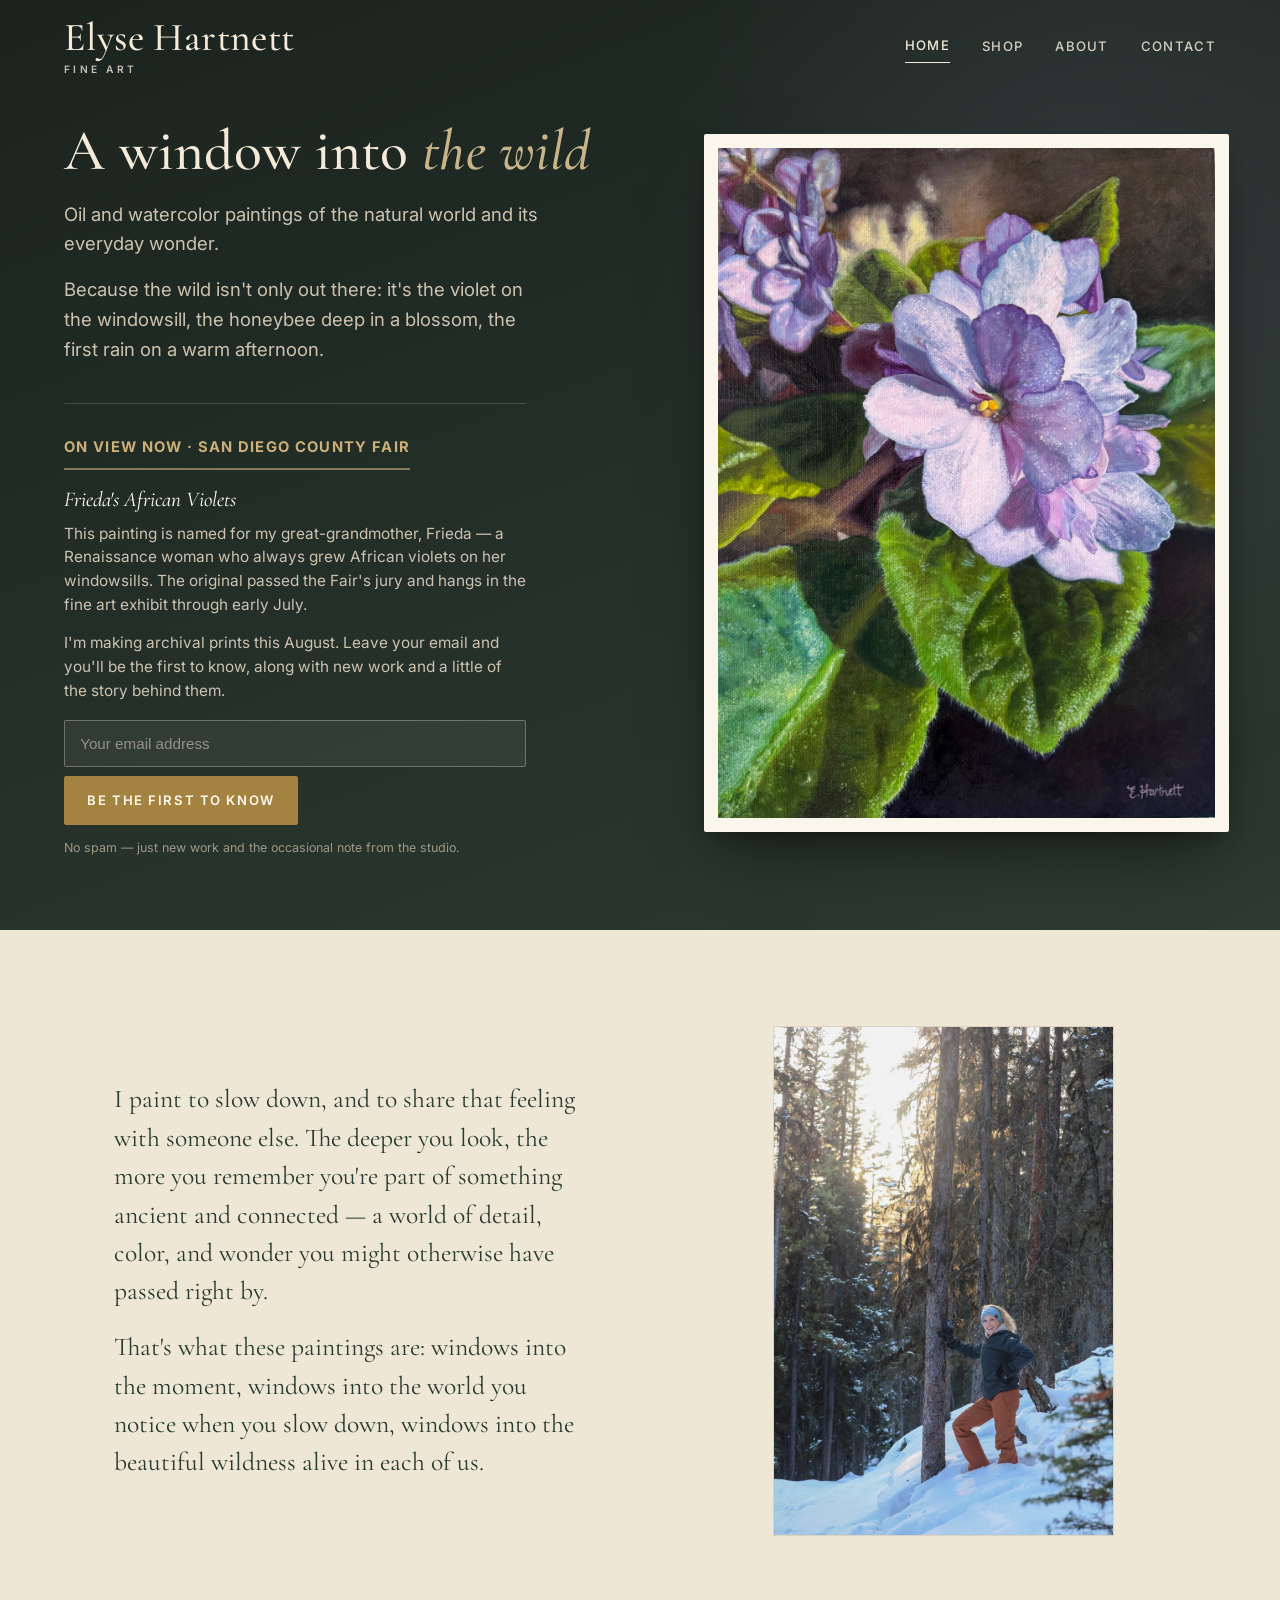
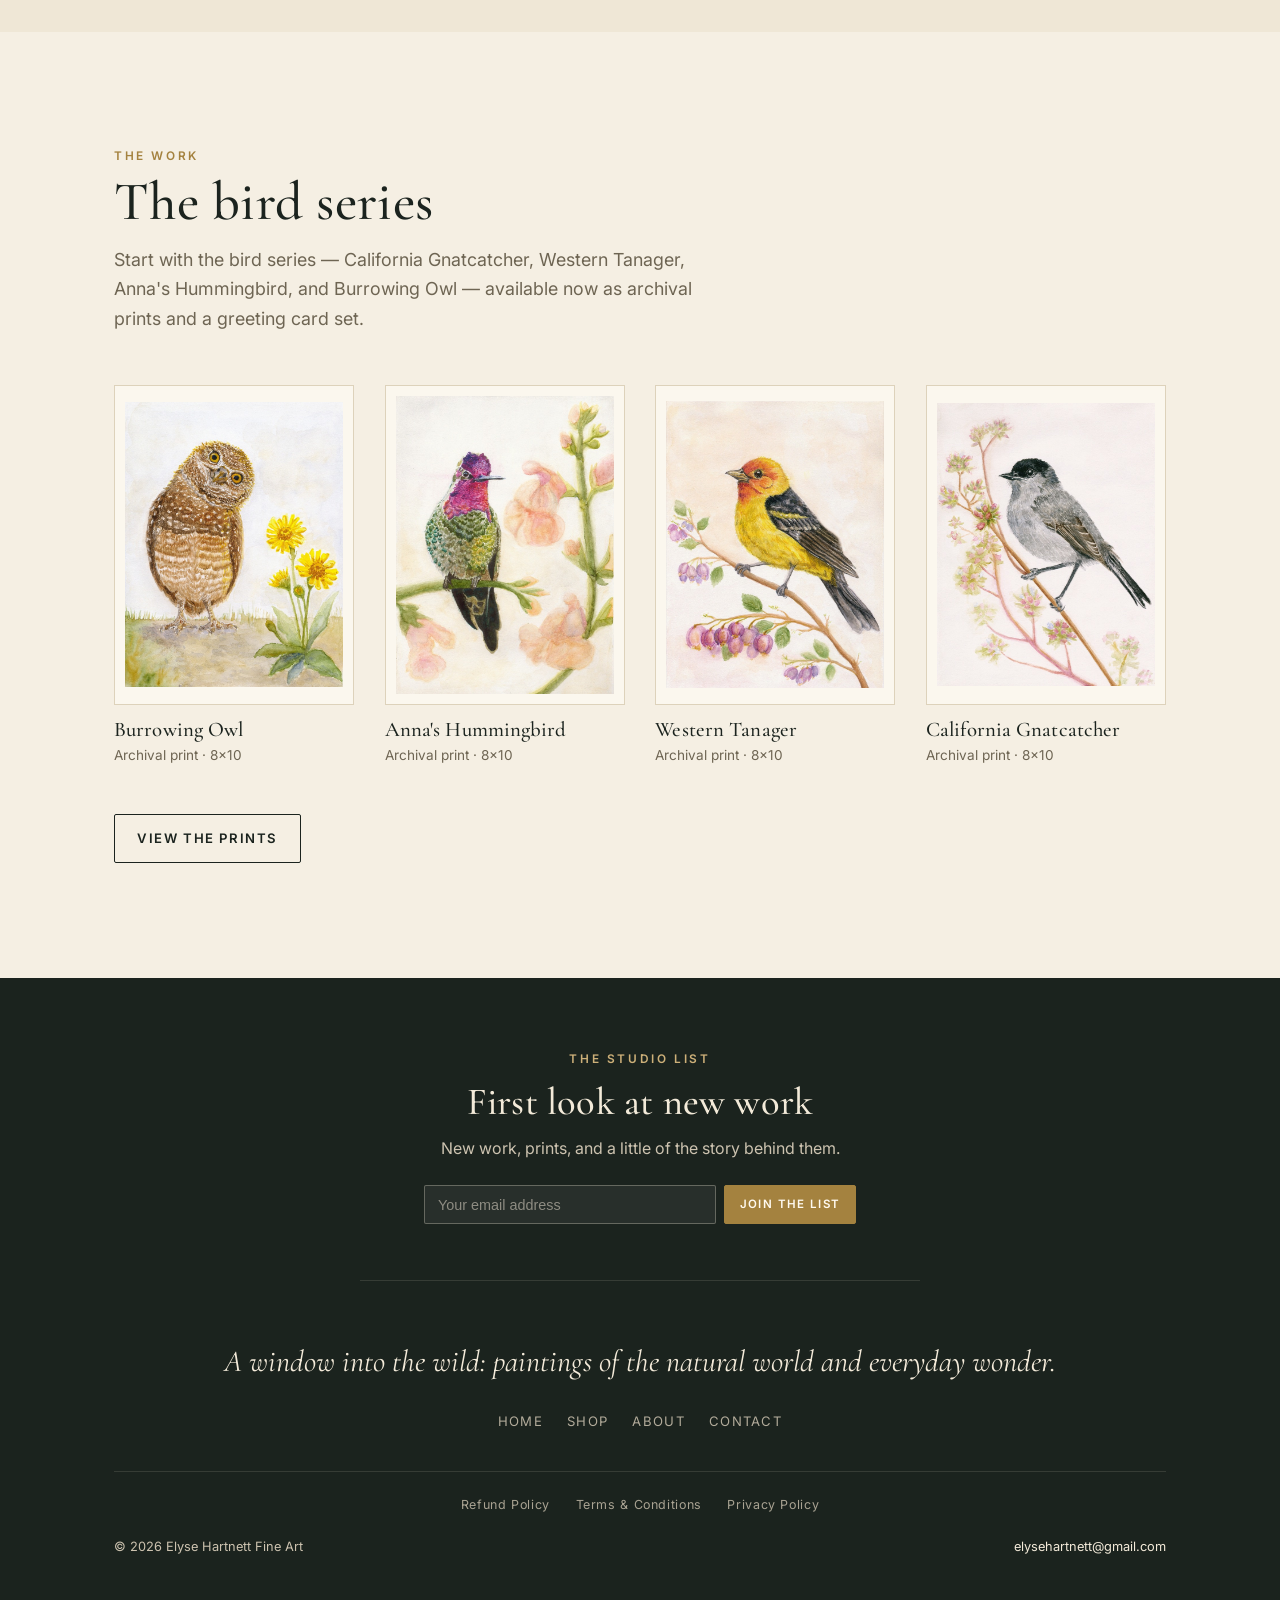
==== index.html @ e238ba77 "Initial commit: current live elysehartnett.com static site Static HTML/CSS/JS site as currently depl" ====
<!DOCTYPE html>
<html lang="en">
<head>
  <meta charset="UTF-8" />
  <meta name="viewport" content="width=device-width, initial-scale=1.0" />
  <title>Elyse Hartnett Fine Art — A Window Into the Wild</title>
  <meta name="description" content="Oil and watercolor paintings of the natural world and everyday wonder, by San Diego artist Elyse Hartnett. Original work and archival fine art prints. A window into the wild." />
  <link rel="canonical" href="https://elysehartnett.com/" />
  <meta name="google-site-verification" content="6oFB3hJkpK4pp3iYgsP-0aZWpsUNG2l7PZHoZZoaMZg" />

  <!-- Open Graph -->
  <meta property="og:type" content="website" />
  <meta property="og:title" content="Elyse Hartnett Fine Art — A Window Into the Wild" />
  <meta property="og:description" content="Oil and watercolor paintings of the natural world and everyday wonder. Original work and archival fine art prints." />
  <meta property="og:image" content="https://elysehartnett.com/assets/img/web/violet.jpg" />
  <meta property="og:url" content="https://elysehartnett.com/" />
  <meta name="twitter:card" content="summary_large_image" />

  <link rel="preconnect" href="https://fonts.googleapis.com" />
  <link rel="preconnect" href="https://fonts.gstatic.com" crossorigin />
  <link href="https://fonts.googleapis.com/css2?family=Cormorant+Garamond:ital,wght@0,400;0,500;0,600;1,400;1,500&family=Inter:wght@400;500;600&display=swap" rel="stylesheet" />
  <link rel="stylesheet" href="assets/css/style.css" />

  <!-- Structured data: tells search engines this site is the artist Elyse Hartnett (same person as her Instagram) -->
  <script type="application/ld+json">
  {
    "@context": "https://schema.org",
    "@type": "Person",
    "name": "Elyse Hartnett",
    "alternateName": "Elyse Hartnett Fine Art",
    "jobTitle": "Artist",
    "description": "San Diego artist creating oil and watercolor paintings of the natural world and everyday wonder.",
    "url": "https://elysehartnett.com",
    "image": "https://elysehartnett.com/assets/img/web/violet.jpg",
    "sameAs": [
      "https://www.instagram.com/elysehartnett/"
    ]
  }
  </script>
</head>
<body>

  <!-- NAV -->
  <header class="nav" id="nav">
    <a class="nav__brand" href="index.html">
      <span class="nav__brand-name">Elyse Hartnett</span>
      <span class="nav__brand-sub">Fine Art</span>
    </a>
    <button class="nav__toggle" id="navToggle" aria-label="Menu" aria-expanded="false"><span></span><span></span><span></span></button>
    <nav class="nav__links" id="navLinks">
      <a href="index.html" class="is-active">Home</a>
      <a href="shop.html">Shop</a>
      <a href="about.html">About</a>
      <a href="contact.html">Contact</a>
    </nav>
  </header>

  <!-- 1 · HERO + EMAIL CAPTURE -->
  <section class="hero">
    <div class="hero__content">
      <h1>A window into <em>the wild</em></h1>
      <p class="hero__sub">Oil and watercolor paintings of the natural world and its everyday wonder.</p>
      <p class="hero__sub hero__sub--2">Because the wild isn't only out there: it's the violet on the windowsill, the honeybee deep in a blossom, the first rain on a warm afternoon.</p>

      <div class="signup" id="signup">
        <p class="eyebrow on-dark signup__eyebrow">On view now · San Diego County Fair</p>
        <p class="signup__label">Frieda's African Violets</p>
        <p class="signup__body">This painting is named for my great-grandmother, Frieda — a Renaissance woman who always grew African violets on her windowsills. The original passed the Fair's jury and hangs in the fine art exhibit through early July.</p>
        <p class="signup__body">I'm making archival prints this August. Leave your email and you'll be the first to know, along with new work and a little of the story behind them.</p>
        <form class="signup__form" name="newsletter" method="POST" data-netlify="true" netlify-honeypot="bot-field" data-confirm="You're on the list. I'll be in touch when the violet prints are ready.">
          <input type="hidden" name="form-name" value="newsletter" />
          <p hidden><label>Don't fill this out: <input name="bot-field" /></label></p>
          <input type="email" name="email" placeholder="Your email address" required aria-label="Your email address" />
          <button class="btn" type="submit">Be the first to know</button>
        </form>
        <p class="signup__note">No spam — just new work and the occasional note from the studio.</p>
      </div>
    </div>

    <div class="hero__media">
      <figure class="hero__frame">
        <img src="assets/img/web/violet.jpg" alt="Frieda's African Violets — an oil painting of pale violet blooms and deep green leaves against a dark ground, by Elyse Hartnett" />
      </figure>
    </div>
  </section>

  <!-- 2 · MISSION + FOREST (side-by-side) -->
  <section class="section mission-row" id="story">
    <div class="wrap mission-row__grid">
      <div class="mission-row__text">
        <p class="mission-row__quote">I paint to slow down, and to share that feeling with someone else. The deeper you look, the more you remember you're part of something ancient and connected — a world of detail, color, and wonder you might otherwise have passed right by.</p>
        <p class="mission-row__quote">That's what these paintings are: windows into the moment, windows into the world you notice when you slow down, windows into the beautiful wildness alive in each of us.</p>
      </div>
      <figure class="mission-row__media">
        <img src="assets/img/web/elyse-forest.jpg" alt="Elyse Hartnett among backlit pines in the snow" loading="lazy" />
      </figure>
    </div>
  </section>

  <!-- 3 · THE BIRD SERIES (ends the page on the buyable work) -->
  <section class="section">
    <div class="wrap">
      <div class="work__head">
        <p class="eyebrow">The Work</p>
        <h2>The bird series</h2>
        <p class="lede">Start with the bird series — California Gnatcatcher, Western Tanager, Anna's Hummingbird, and Burrowing Owl — available now as archival prints and a greeting card set.</p>
      </div>

      <div class="grid-prints">
        <article class="print">
          <a class="print__img" data-lightbox data-images="assets/img/products/burrowing-owl.jpg|assets/img/web/shelf-owl.jpg" href="assets/img/products/burrowing-owl.jpg">
            <img src="assets/img/web/burrowing-owl.jpg" alt="Burrowing Owl watercolor" loading="lazy" />
            <img class="pi-2" src="assets/img/web/shelf-owl.jpg" alt="Burrowing Owl print displayed on a shelf with a succulent" loading="lazy" />
          </a>
          <h3 class="print__name">Burrowing Owl</h3>
          <p class="print__meta">Archival print · 8&times;10</p>
        </article>
        <article class="print">
          <a class="print__img" data-lightbox data-images="assets/img/products/annas-hummingbird.jpg|assets/img/web/shelf-hummingbird.jpg" href="assets/img/products/annas-hummingbird.jpg">
            <img src="assets/img/web/annas-hummingbird.jpg" alt="Anna's Hummingbird watercolor" loading="lazy" />
            <img class="pi-2" src="assets/img/web/shelf-hummingbird.jpg" alt="Anna's Hummingbird print displayed on a shelf with a succulent" loading="lazy" />
          </a>
          <h3 class="print__name">Anna's Hummingbird</h3>
          <p class="print__meta">Archival print · 8&times;10</p>
        </article>
        <article class="print">
          <a class="print__img" data-lightbox data-images="assets/img/products/western-tanager.jpg|assets/img/web/shelf-tanager.jpg" href="assets/img/products/western-tanager.jpg">
            <img src="assets/img/web/western-tanager.jpg" alt="Western Tanager watercolor" loading="lazy" />
            <img class="pi-2" src="assets/img/web/shelf-tanager.jpg" alt="Western Tanager print displayed on a shelf with a succulent" loading="lazy" />
          </a>
          <h3 class="print__name">Western Tanager</h3>
          <p class="print__meta">Archival print · 8&times;10</p>
        </article>
        <article class="print">
          <a class="print__img" data-lightbox data-images="assets/img/products/california-gnatcatcher.jpg|assets/img/web/shelf-gnatcatcher.jpg" href="assets/img/products/california-gnatcatcher.jpg">
            <img src="assets/img/web/california-gnatcatcher.jpg" alt="California Gnatcatcher watercolor" loading="lazy" />
            <img class="pi-2" src="assets/img/web/shelf-gnatcatcher.jpg" alt="California Gnatcatcher print displayed on a shelf with a succulent" loading="lazy" />
          </a>
          <h3 class="print__name">California Gnatcatcher</h3>
          <p class="print__meta">Archival print · 8&times;10</p>
        </article>
      </div>

      <div style="margin-top: clamp(2.2rem,4vw,3rem)">
        <a class="btn btn--ghost" href="shop.html">View the prints</a>
      </div>
    </div>
  </section>

  <!-- 4 · FOOTER -->
  <footer class="footer">
    <div class="wrap">
      <div class="footer__cta">
        <span class="eyebrow on-dark">The studio list</span>
        <h3 class="footer__cta-title">First look at new work</h3>
        <p class="footer__cta-sub">New work, prints, and a little of the story behind them.</p>
        <form class="footer__signup" name="newsletter" method="POST" data-netlify="true" netlify-honeypot="bot-field" data-confirm="You're on the list — thank you.">
          <input type="hidden" name="form-name" value="newsletter" />
          <p hidden><label>Don't fill this out: <input name="bot-field" /></label></p>
          <div class="footer__signup-row">
            <input id="f-email" type="email" name="email" placeholder="Your email address" required aria-label="Your email" />
            <button class="btn" type="submit">Join the list</button>
          </div>
        </form>
      </div>
      <div class="footer__top">
        <p class="footer__brandline">A window into the wild: paintings of the natural world and everyday wonder.</p>
        <nav class="footer__nav">
          <a href="index.html">Home</a>
          <a href="shop.html">Shop</a>
          <a href="about.html">About</a>
          <a href="contact.html">Contact</a>
        </nav>
      </div>
      <div class="footer__legal">
        <a href="refund.html">Refund Policy</a>
        <a href="terms.html">Terms &amp; Conditions</a>
        <a href="privacy.html">Privacy Policy</a>
      </div>
      <div class="footer__bottom">
        <span>&copy; 2026 Elyse Hartnett Fine Art</span>
        <a href="mailto:elysehartnett@gmail.com">elysehartnett@gmail.com</a>
      </div>
    </div>
  </footer>

  <!-- LIGHTBOX -->
  <div class="lightbox" id="lightbox"><button class="lightbox__close" id="lightboxClose" aria-label="Close">&times;</button><img src="" alt="" id="lightboxImg" /><span class="lightbox__hint">Tap the image to see it on a shelf</span></div>

  <script src="assets/js/main.js"></script>
</body>
</html>
---- assets/css/style.css ----
/* =========================================================
   Elyse Hartnett Fine Art — A Window Into the Wild
   Design system: grounded · wild · atmospheric
   Deep forest/charcoal + warm sand/cream + muted gold
   ========================================================= */

:root {
  /* palette */
  --ink:        #1b231e;   /* near-black charcoal-green */
  --forest:     #283a2f;   /* deep forest */
  --moss:       #44563f;   /* mid green */
  --paper:      #f5efe3;   /* warm cream page */
  --paper-2:    #efe7d6;   /* deeper cream */
  --sand:       #e4d7bf;   /* sand */
  --clay:       #bd8460;   /* terracotta */
  --gold:       #a4823f;   /* muted gold accent */
  --gold-deep:  #836636;
  --violet:     #8d7bab;   /* soft echo of the hero painting */
  --cream-text: #f3ead9;   /* text on dark */
  --cream-dim:  #cdc3b0;   /* dim text on dark */
  --muted:      #6e6553;   /* muted text on light */
  --line:       #ddd2bb;   /* hairline on light */

  --maxw: 1180px;
  --gutter: clamp(1.25rem, 5vw, 4rem);

  --serif: "Cormorant Garamond", Georgia, "Times New Roman", serif;
  --sans:  "Inter", system-ui, -apple-system, "Segoe UI", sans-serif;

  --ease: cubic-bezier(.22,.61,.36,1);
}

/* ---------- reset ---------- */
*, *::before, *::after { box-sizing: border-box; }
* { margin: 0; }
html { -webkit-text-size-adjust: 100%; scroll-behavior: smooth; }
body {
  font-family: var(--sans);
  color: var(--ink);
  background: var(--paper);
  line-height: 1.65;
  font-size: 17px;
  -webkit-font-smoothing: antialiased;
  text-rendering: optimizeLegibility;
  overflow-x: hidden;
}
h1, h2, h3 { overflow-wrap: break-word; }
img { display: block; max-width: 100%; height: auto; }
a { color: inherit; text-decoration: none; }
button { font: inherit; cursor: pointer; }

/* ---------- type ---------- */
h1, h2, h3, h4 { font-family: var(--serif); font-weight: 500; line-height: 1.08; letter-spacing: .005em; }
h1 { font-size: clamp(2.9rem, 7vw, 5.4rem); }
h2 { font-size: clamp(2.1rem, 4.6vw, 3.4rem); }
h3 { font-size: clamp(1.4rem, 2.6vw, 1.9rem); }
p  { max-width: 62ch; }

.eyebrow {
  font-family: var(--sans);
  font-size: .74rem;
  font-weight: 600;
  letter-spacing: .22em;
  text-transform: uppercase;
  color: var(--gold);
}
.eyebrow.on-dark { color: #cdb079; }

.lede { font-size: 1.12rem; color: var(--muted); }

/* ---------- layout ---------- */
.wrap { width: 100%; max-width: var(--maxw); margin-inline: auto; padding-inline: var(--gutter); }
.section { padding-block: clamp(4rem, 9vw, 7.5rem); }
.center { text-align: center; }
.center p { margin-inline: auto; }
.stack > * + * { margin-top: 1.1rem; }

/* ---------- buttons ---------- */
.btn {
  display: inline-block;
  background: var(--gold);
  color: #fffaf0;
  padding: .95em 1.7em;
  font-size: .82rem;
  font-weight: 600;
  letter-spacing: .12em;
  text-transform: uppercase;
  border: 1px solid var(--gold);
  border-radius: 2px;
  transition: background .25s var(--ease), color .25s var(--ease), transform .25s var(--ease);
}
.btn:hover { background: var(--gold-deep); border-color: var(--gold-deep); }
.btn--ghost {
  background: transparent;
  color: var(--ink);
  border-color: var(--ink);
}
.btn--ghost:hover { background: var(--ink); color: var(--paper); }
.btn--ghost.on-dark { color: var(--cream-text); border-color: rgba(243,234,217,.5); }
.btn--ghost.on-dark:hover { background: var(--cream-text); color: var(--ink); }

/* ========================================================
   NAV
   ======================================================== */
.nav {
  position: fixed; inset: 0 0 auto 0; z-index: 50;
  display: flex; align-items: center; justify-content: space-between;
  padding: 1.15rem var(--gutter);
  transition: background .35s var(--ease), padding .35s var(--ease), box-shadow .35s var(--ease);
}
.nav__brand { display: inline-flex; flex-direction: column; line-height: 1; color: var(--cream-text); transition: color .35s var(--ease); }
.nav__brand-name { font-family: var(--serif); font-size: clamp(1.95rem, 3.1vw, 2.65rem); font-weight: 500; letter-spacing: .01em; }
.nav__brand-sub { font-family: var(--sans); font-size: .64rem; font-weight: 600; letter-spacing: .32em; text-transform: uppercase; margin-top: .4rem; opacity: .8; }
.nav__links { display: flex; gap: 2rem; align-items: center; }
.nav__links a {
  font-size: .82rem; font-weight: 500; letter-spacing: .1em; text-transform: uppercase;
  color: var(--cream-text); opacity: .85; transition: opacity .2s, color .35s var(--ease);
  padding-block: .3rem;
}
.nav__links a:hover { opacity: 1; }
.nav__links a.is-active { border-bottom: 1px solid currentColor; opacity: 1; }

/* solid state after scrolling past hero */
.nav.is-solid { background: rgba(245,239,227,.96); box-shadow: 0 1px 0 var(--line); padding-block: .85rem; backdrop-filter: blur(6px); }
.nav.is-solid .nav__brand,
.nav.is-solid .nav__links a { color: var(--ink); }

/* pages with a light header from the top */
.nav.nav--light .nav__brand,
.nav.nav--light .nav__links a { color: var(--ink); }

.nav__toggle { display: none; background: none; border: 0; width: 30px; height: 22px; position: relative; }
.nav__toggle span { position:absolute; left:0; right:0; height:2px; background: currentColor; color: var(--cream-text); transition: .3s var(--ease); }
.nav.is-solid .nav__toggle span, .nav.nav--light .nav__toggle span { color: var(--ink); }
.nav__toggle span:nth-child(1){ top:0; }
.nav__toggle span:nth-child(2){ top:10px; }
.nav__toggle span:nth-child(3){ top:20px; }

/* ========================================================
   HERO
   ======================================================== */
.hero {
  background: linear-gradient(160deg, #1b231e 0%, #243029 55%, #2c3a30 100%);
  color: var(--cream-text);
  display: grid;
  grid-template-columns: 1.02fr .98fr;
  min-height: 100vh;
  align-items: center;
}
.hero__content {
  padding: clamp(7rem,12vh,9rem) clamp(1.5rem,4vw,4rem) clamp(3rem,8vh,5rem) var(--gutter);
}
.hero__content h1 { margin: .5rem 0 1.1rem; font-size: clamp(2.5rem, 4.5vw, 3.7rem); }
.hero__content h1 em { font-style: italic; color: #c9b48a; white-space: nowrap; }
.hero__sub { font-size: 1.16rem; color: var(--cream-dim); max-width: 40ch; line-height: 1.6; }
.hero__sub--2 { margin-top: 1rem; }
.hero__sub .fade-ex { color: var(--cream-text); }
.signup__eyebrow { display: inline-block; font-size: clamp(0.92rem, 1.15vw, 1.06rem); font-weight: 700; letter-spacing: .09em; margin-bottom: 1rem; padding-bottom: .5rem; color: #e6c98a; border-bottom: 2px solid rgba(230,201,138,.5); }

.hero__media {
  position: relative;
  align-self: stretch;
  display: flex; align-items: center; justify-content: center;
  padding: clamp(5rem,10vh,7rem) clamp(1.5rem,4vw,4rem) clamp(2rem,6vh,4rem);
  background:
    radial-gradient(120% 90% at 70% 30%, rgba(141,123,171,.16), transparent 60%);
}
.hero__frame {
  background: #faf6ec;
  padding: 14px;
  border-radius: 2px;
  box-shadow: 0 30px 60px -20px rgba(0,0,0,.55), 0 8px 20px -8px rgba(0,0,0,.4);
  max-height: 82vh;
}
.hero__frame img { max-height: calc(82vh - 28px); width: auto; border-radius: 1px; }

/* email capture — the hero action */
.signup {
  margin-top: 2.4rem;
  border-top: 1px solid rgba(243,234,217,.18);
  padding-top: 1.8rem;
  max-width: 42ch;
}
.signup__label { font-family: var(--serif); font-size: 1.32rem; line-height: 1.25; color: #fff; font-style: italic; }
.signup__body { font-size: .96rem; color: var(--cream-dim); margin-top: .6rem; line-height: 1.55; }
.signup__body + .signup__body { margin-top: .9rem; }
.signup__form { display: flex; gap: .6rem; margin-top: 1.1rem; flex-wrap: wrap; }
.signup__form input[type=email] {
  flex: 1 1 14rem;
  background: rgba(255,255,255,.06);
  border: 1px solid rgba(243,234,217,.32);
  border-radius: 2px;
  color: #fff;
  padding: .9em 1em;
  font-size: .95rem;
}
.signup__form input::placeholder { color: rgba(243,234,217,.5); }
.signup__form input:focus { outline: none; border-color: var(--gold); background: rgba(255,255,255,.1); }
.signup__note { font-size: .78rem; color: rgba(205,195,176,.7); margin-top: .8rem; }

/* ========================================================
   MISSION STRIP
   ======================================================== */
.mission { background: var(--paper-2); color: var(--forest); }
.mission .wrap { max-width: 880px; }
.mission p {
  font-family: var(--serif);
  font-size: clamp(1.6rem, 3.2vw, 2.35rem);
  line-height: 1.4;
  color: var(--forest);
  max-width: 28ch;
  margin-inline: auto;
  font-weight: 400;
}

/* ---------- mission + forest row (quiet beat, not a second hero) ---------- */
.mission-row { background: var(--paper-2); padding-block: clamp(3.75rem,7.5vw,6.25rem); }
.mission-row__grid { display: grid; grid-template-columns: 1.1fr .9fr; gap: clamp(2.2rem,5vw,4.25rem); align-items: center; }
.mission-row__quote { font-family: var(--serif); font-size: clamp(1.25rem, 2vw, 1.62rem); line-height: 1.5; color: var(--forest); max-width: 40ch; font-weight: 400; }
.mission-row__quote + .mission-row__quote { margin-top: 1.1rem; }
.mission-row__media { display: flex; justify-content: center; }
.mission-row__media img { max-height: 510px; width: auto; max-width: 100%; border: 1px solid var(--line); }
@media (max-width: 760px) {
  .mission-row__grid { grid-template-columns: 1fr; gap: 2rem; }
  .mission-row__media img { max-height: 420px; }
}

/* utility: hide the honeybee clause on narrow screens (brief Section 6) */
.hide-narrow { display: inline; }
@media (max-width: 600px) { .hide-narrow { display: none; } }

/* ========================================================
   THE WORK / product grids
   ======================================================== */
.work__head { max-width: 56ch; margin-bottom: clamp(2.2rem,4vw,3.2rem); }
.work__head h2 { margin: .4rem 0 .8rem; }

.grid-prints {
  display: grid;
  grid-template-columns: repeat(4, 1fr);
  gap: clamp(1.1rem, 2.4vw, 2rem);
}
.print { display: flex; flex-direction: column; }
.print__img {
  background: #fbf7ee;
  border: 1px solid var(--line);
  padding: 10px;
  aspect-ratio: 3/4;
  display: flex; align-items: center; justify-content: center;
  overflow: hidden;
}
.print__img { position: relative; }
.print__img img { height: 100%; width: 100%; object-fit: contain; transition: transform .5s var(--ease), opacity .35s var(--ease); }
.print__img .pi-2 { position: absolute; inset: 10px; opacity: 0; }
.print:hover .print__img img { transform: scale(1.02); }
.print:hover .print__img .pi-2 { opacity: 1; }
.print__name { font-family: var(--serif); font-size: 1.3rem; margin-top: .9rem; }
.print__meta { font-size: .85rem; color: var(--muted); margin-top: .15rem; }
.print__row { display: flex; align-items: center; justify-content: space-between; margin-top: .9rem; gap: 1rem; }
.print__price { font-size: 1rem; font-weight: 600; letter-spacing: .02em; }
.btn--buy { padding: .7em 1.2em; font-size: .72rem; }

/* the violet "coming soon / join the list" tile */
.tile-soon {
  grid-column: span 2;
  position: relative;
  border: 1px solid var(--line);
  overflow: hidden;
  display: grid; grid-template-columns: 1fr 1fr;
  background: #fbf7ee;
}
.tile-soon__img { overflow: hidden; }
.tile-soon__img img { height: 100%; width: 100%; object-fit: contain; background: #fbf7ee; padding: 8px; }
.tile-soon__body { padding: clamp(1.4rem,2.5vw,2.2rem); display: flex; flex-direction: column; justify-content: center; }
.tile-soon__body .eyebrow { margin-bottom: .6rem; }
.tile-soon__body h3 { margin-bottom: .5rem; }
.tile-soon__body p { font-size: .92rem; color: var(--muted); margin-bottom: 1.2rem; }

/* ========================================================
   ATMOSPHERE band (full-bleed photo divider)
   ======================================================== */
.atmos { position: relative; min-height: 56vh; display: grid; place-items: center; overflow: hidden; }
.atmos img { position: absolute; inset: 0; width: 100%; height: 100%; object-fit: cover; }
.atmos::after { content: ""; position: absolute; inset: 0; background: linear-gradient(180deg, rgba(20,26,22,.25), rgba(20,26,22,.45)); }
.atmos__line { position: relative; z-index: 2; color: #fff; font-family: var(--serif); font-style: italic; font-size: clamp(1.6rem,3.4vw,2.6rem); text-align: center; max-width: 22ch; padding-inline: 1.5rem; text-shadow: 0 2px 24px rgba(0,0,0,.4); }

/* ========================================================
   PAGE HEADER (interior pages)
   ======================================================== */
.pagehead { padding-top: clamp(8rem, 16vh, 11rem); padding-bottom: clamp(2rem,4vw,3rem); }
.pagehead h1 { font-size: clamp(2.4rem,5.5vw,4rem); margin-top: .5rem; }
.pagehead p { margin-top: 1rem; }

/* ========================================================
   ABOUT
   ======================================================== */
.about-grid { display: grid; grid-template-columns: 1fr 1fr; gap: clamp(2rem,5vw,4.5rem); align-items: start; }
.about-figure img { border: 1px solid var(--line); }
.about-figure figcaption { font-size: .82rem; color: var(--muted); margin-top: .7rem; font-style: italic; }
.prose p { margin-bottom: 1.15rem; font-size: 1.06rem; }
.prose p strong { font-weight: 600; }
.prose .pull { font-family: var(--serif); font-size: 1.5rem; line-height: 1.4; color: var(--forest); margin: 1.6rem 0; }

/* ========================================================
   CONTACT
   ======================================================== */
.contact-grid { display: grid; grid-template-columns: 1.1fr .9fr; gap: clamp(2rem,5vw,4rem); align-items: start; }
.field { margin-bottom: 1.1rem; }
.field label { display: block; font-size: .78rem; letter-spacing: .1em; text-transform: uppercase; color: var(--muted); margin-bottom: .4rem; }
.field input, .field textarea {
  width: 100%; background: #fff; border: 1px solid var(--line); border-radius: 2px;
  padding: .85em 1em; font: inherit; color: var(--ink);
}
.field input:focus, .field textarea:focus { outline: none; border-color: var(--gold); }
.contact-detail { margin-bottom: 1.4rem; }
.contact-detail .k { font-size: .76rem; letter-spacing: .12em; text-transform: uppercase; color: var(--gold); }
.contact-detail .v { font-family: var(--serif); font-size: 1.3rem; }

/* ========================================================
   LEGAL PAGES
   ======================================================== */
.legal { max-width: 760px; }
.legal__updated { color: var(--muted); font-size: .9rem; margin-top: .5rem; }
.legal h2 { font-size: clamp(1.25rem,2.3vw,1.6rem); margin: 2.3rem 0 .7rem; }
.legal p { margin-bottom: 1rem; }
.legal ul { margin: 0 0 1.2rem 1.3rem; }
.legal li { margin-bottom: .35rem; }
.legal a { color: var(--gold-deep); border-bottom: 1px solid currentColor; }
.legal a:hover { color: var(--ink); }

/* ========================================================
   FOOTER
   ======================================================== */
.footer { background: var(--ink); color: var(--cream-dim); padding-block: clamp(3rem,6vw,4.5rem); }
.footer__cta { text-align: center; max-width: 560px; margin: 0 auto clamp(2.5rem,5vw,3.5rem); padding-bottom: clamp(2.5rem,5vw,3.5rem); border-bottom: 1px solid rgba(243,234,217,.12); }
.footer__cta .eyebrow { display: block; margin-bottom: .8rem; }
.footer__cta-title { font-family: var(--serif); font-size: clamp(1.75rem,3.2vw,2.4rem); color: var(--cream-text); margin-bottom: .7rem; }
.footer__cta-sub { color: var(--cream-dim); margin: 0 auto 1.5rem; max-width: min(44ch, 100%); font-size: 1rem; }
.footer__cta .footer__signup { margin-top: 0; }
.footer__cta .footer__signup-row { max-width: min(27rem, 100%); margin-inline: auto; }
.footer__top { display: flex; flex-direction: column; align-items: center; text-align: center; gap: 1.5rem; }
.footer__brand { max-width: 32rem; }
.footer__brandline { font-family: var(--serif); font-style: italic; font-size: clamp(1.4rem,2.6vw,1.9rem); color: var(--cream-text); max-width: none; width: 100%; margin-inline: auto; }
.footer__signup { margin-top: 1.7rem; }
.footer__signup-label { display: block; font-family: var(--serif); font-style: italic; font-size: 1.08rem; color: var(--cream-text); margin-bottom: .65rem; }
.footer__signup-row { display: flex; gap: .5rem; max-width: 23rem; }
.footer__signup-row input { flex: 1; background: rgba(255,255,255,.06); border: 1px solid rgba(243,234,217,.3); border-radius: 2px; color: #fff; padding: .72em .9em; font-size: .9rem; }
.footer__signup-row input::placeholder { color: rgba(243,234,217,.5); }
.footer__signup-row input:focus { outline: none; border-color: var(--gold); }
.footer__signup-row .btn { padding: .72em 1.25em; font-size: .72rem; }
.footer__nav { display: flex; gap: 1.5rem; flex-wrap: wrap; justify-content: center; }
.footer__nav a { font-size: .82rem; letter-spacing: .1em; text-transform: uppercase; opacity: .85; }
.footer__nav a:hover { opacity: 1; color: var(--cream-text); }
.footer__legal { display: flex; gap: 1.6rem; flex-wrap: wrap; justify-content: center; margin-top: 2.4rem; padding-top: 1.4rem; border-top: 1px solid rgba(243,234,217,.12); }
.footer__legal a { font-size: .78rem; letter-spacing: .05em; opacity: .8; }
.footer__legal a:hover { opacity: 1; color: var(--cream-text); }
.footer__bottom { margin-top: 1.3rem; display: flex; justify-content: space-between; gap: 1rem; flex-wrap: wrap; font-size: .8rem; }
.footer__bottom a { color: var(--cream-text); }

/* ========================================================
   LIGHTBOX
   ======================================================== */
.lightbox { position: fixed; inset: 0; z-index: 100; background: rgba(15,19,16,.92); display: none; align-items: center; justify-content: center; padding: 5vh 4vw; }
.lightbox.open { display: flex; }
.lightbox img { max-width: 100%; max-height: 90vh; box-shadow: 0 20px 60px rgba(0,0,0,.6); }
.lightbox.has-more img { cursor: pointer; }
.lightbox__hint { display: none; position: absolute; bottom: 1.3rem; left: 0; right: 0; text-align: center; color: rgba(243,234,217,.85); font-size: .78rem; letter-spacing: .1em; text-transform: uppercase; }
.lightbox.has-more .lightbox__hint { display: block; }
.lightbox__close { position: absolute; top: 1.4rem; right: 1.8rem; color: #fff; font-size: 2rem; background: none; border: 0; line-height: 1; }

/* ========================================================
   RESPONSIVE
   ======================================================== */
@media (max-width: 900px) {
  .nav__links { display: none; position: fixed; inset: 0 0 auto 0; flex-direction: column; gap: 0; background: var(--ink); padding: 5.2rem var(--gutter) 2rem; }
  .nav__links.open { display: flex; }
  .nav__links a { color: var(--cream-text); padding: 1rem 0; border-bottom: 1px solid rgba(243,234,217,.12); width: 100%; font-size: .95rem; }
  /* keep mobile dropdown links visible on light/solid interior navs (dropdown is dark) */
  .nav.nav--light .nav__links a, .nav.is-solid .nav__links a { color: var(--cream-text); }
  .nav__toggle { display: block; z-index: 60; }

  .hero { grid-template-columns: 1fr; min-height: auto; }
  .hero__media { order: -1; padding: 5.8rem var(--gutter) 0; }
  .hero__frame { max-height: none; max-width: min(78%, 340px); padding: 10px; }
  .hero__frame img { max-height: none; width: 100%; }
  .hero__content { padding: 2.5rem var(--gutter) 3.5rem; }
  .hero__content h1 { font-size: clamp(2rem, 8vw, 3rem); }
  .hero__sub { max-width: none; }
  .signup { max-width: none; }

  .grid-prints { grid-template-columns: repeat(2, 1fr); }
  .tile-soon { grid-column: span 2; }
  .about-grid, .contact-grid { grid-template-columns: 1fr; }
  .about-figure { max-width: 26rem; order: -1; margin-inline: auto; }
  .footer__top { flex-direction: column; }
}

@media (max-width: 540px) {
  body { font-size: 16px; }
  .grid-prints { grid-template-columns: 1fr; }
  .tile-soon { grid-template-columns: 1fr; grid-column: auto; }
  .tile-soon__img { aspect-ratio: 4/3; }
  .hero__frame { max-width: min(82%, 300px); }
}

@media (prefers-reduced-motion: reduce) {
  * { scroll-behavior: auto; transition: none !important; }
}
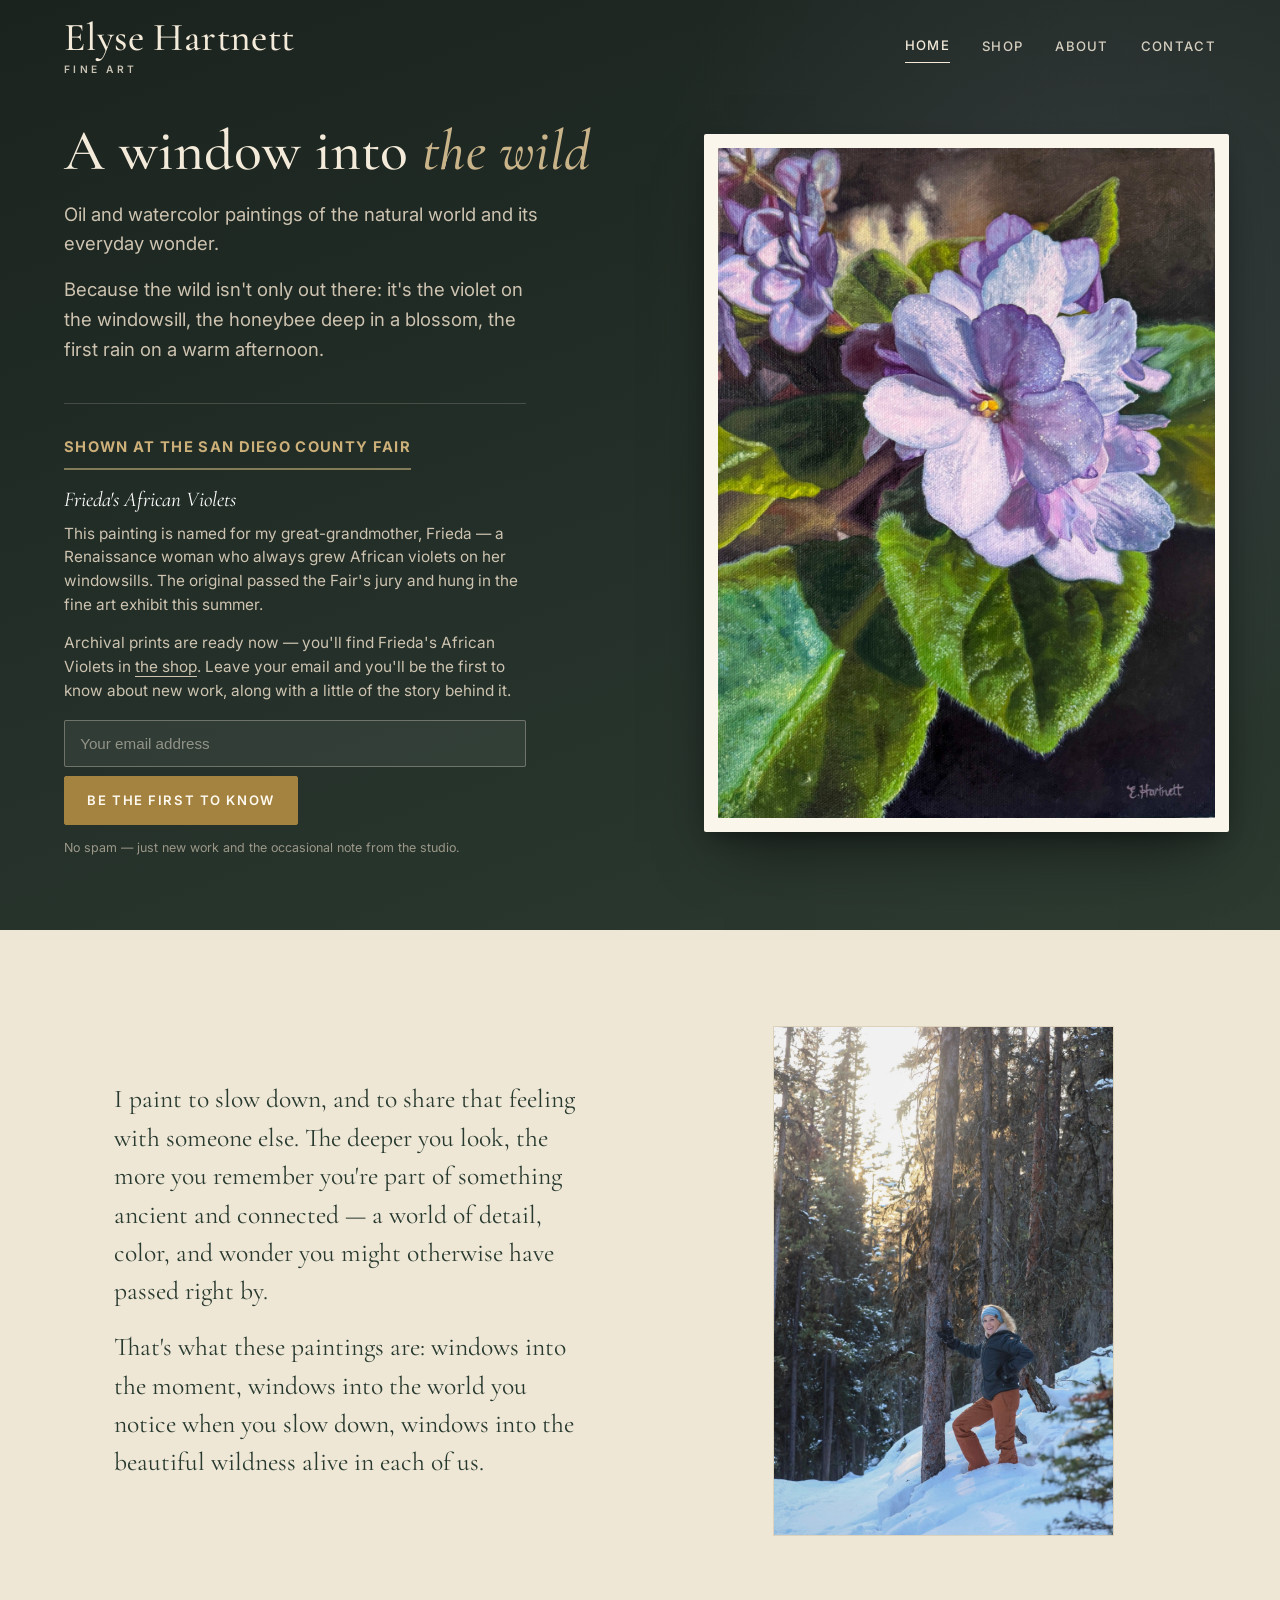
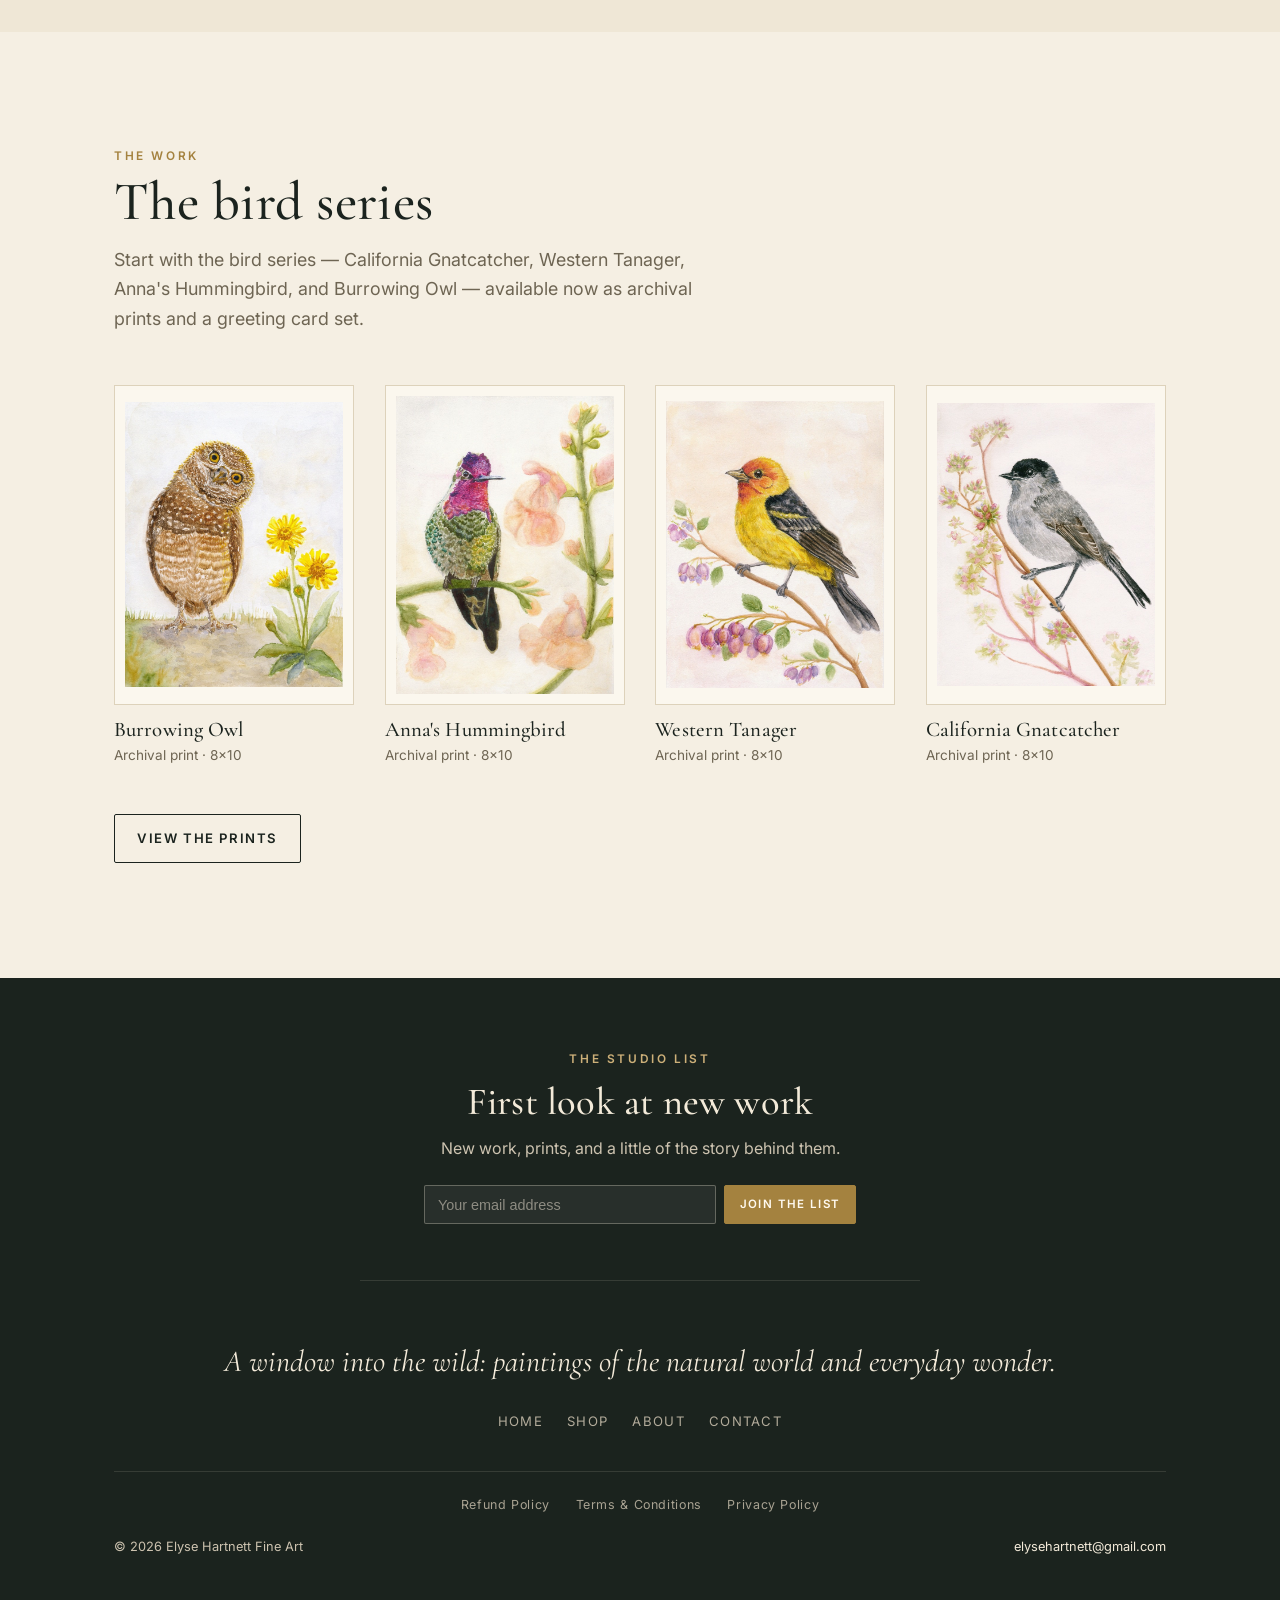
==== commit 727452cf: "Build multi-item cart + Stripe Checkout function; rebuild shop from catalog - netlify/functions/crea" ====
--- a/index.html
+++ b/index.html
@@ -63,11 +63,11 @@
       <p class="hero__sub hero__sub--2">Because the wild isn't only out there: it's the violet on the windowsill, the honeybee deep in a blossom, the first rain on a warm afternoon.</p>
 
       <div class="signup" id="signup">
-        <p class="eyebrow on-dark signup__eyebrow">On view now · San Diego County Fair</p>
+        <p class="eyebrow on-dark signup__eyebrow">Shown at the San Diego County Fair</p>
         <p class="signup__label">Frieda's African Violets</p>
-        <p class="signup__body">This painting is named for my great-grandmother, Frieda — a Renaissance woman who always grew African violets on her windowsills. The original passed the Fair's jury and hangs in the fine art exhibit through early July.</p>
-        <p class="signup__body">I'm making archival prints this August. Leave your email and you'll be the first to know, along with new work and a little of the story behind them.</p>
-        <form class="signup__form" name="newsletter" method="POST" data-netlify="true" netlify-honeypot="bot-field" data-confirm="You're on the list. I'll be in touch when the violet prints are ready.">
+        <p class="signup__body">This painting is named for my great-grandmother, Frieda — a Renaissance woman who always grew African violets on her windowsills. The original passed the Fair's jury and hung in the fine art exhibit this summer.</p>
+        <p class="signup__body">Archival prints are ready now — you'll find Frieda's African Violets in <a href="shop.html" style="border-bottom:1px solid currentColor">the shop</a>. Leave your email and you'll be the first to know about new work, along with a little of the story behind it.</p>
+        <form class="signup__form" name="newsletter" method="POST" data-netlify="true" netlify-honeypot="bot-field" data-confirm="You're on the list. I'll be in touch with new work and the occasional note from the studio.">
           <input type="hidden" name="form-name" value="newsletter" />
           <p hidden><label>Don't fill this out: <input name="bot-field" /></label></p>
           <input type="email" name="email" placeholder="Your email address" required aria-label="Your email address" />
--- a/assets/css/style.css
+++ b/assets/css/style.css
@@ -406,3 +406,98 @@
 @media (prefers-reduced-motion: reduce) {
   * { scroll-behavior: auto; transition: none !important; }
 }
+
+/* ========================================================
+   SHOP + CART (catalog-driven)
+   ======================================================== */
+.shop-group + .shop-group { margin-top: clamp(3rem, 6vw, 5rem); }
+.shop-group__head { max-width: 60ch; margin-bottom: clamp(1.4rem, 3vw, 2.3rem); }
+.shop-group__head h2 { font-size: clamp(1.7rem, 3.4vw, 2.5rem); }
+.shop-group__head p { color: var(--muted); margin-top: .4rem; font-size: 1rem; }
+
+/* product card (reuses .print / .grid-prints) */
+.print__img { width: 100%; }
+.print__short { font-size: .9rem; color: var(--muted); margin-top: .5rem; line-height: 1.5; flex: 1 1 auto; }
+
+/* banner after returning from Stripe */
+.shop-banner { margin-bottom: 2rem; padding: 1rem 1.2rem; border: 1px solid var(--line); border-left: 3px solid var(--gold); background: #fbf7ee; font-size: .98rem; border-radius: 2px; }
+.shop-banner.is-success { border-left-color: #4f7a52; }
+.shop-error { color: var(--muted); }
+
+/* quantity stepper */
+.qty { display: inline-flex; align-items: center; border: 1px solid var(--line); border-radius: 2px; background: #fff; }
+.qty__btn { width: 2.1rem; height: 2.1rem; display: grid; place-items: center; background: none; border: 0; color: var(--ink); font-size: 1.05rem; line-height: 1; }
+.qty__btn:hover { color: var(--gold-deep); }
+.qty__n { min-width: 2rem; text-align: center; font-size: .95rem; font-variant-numeric: tabular-nums; }
+
+/* floating cart button */
+.cart-fab { position: fixed; right: clamp(1rem, 3vw, 2rem); bottom: clamp(1rem, 3vw, 2rem); z-index: 80;
+  display: inline-flex; align-items: center; gap: .55rem; background: var(--ink); color: var(--cream-text);
+  border: 1px solid rgba(243,234,217,.2); border-radius: 999px; padding: .7rem 1.15rem; font-size: .8rem;
+  letter-spacing: .1em; text-transform: uppercase; box-shadow: 0 12px 30px -12px rgba(0,0,0,.5); }
+.cart-fab:hover { background: var(--forest); }
+.cart-fab svg { width: 18px; height: 18px; }
+.cart-fab__count { display: inline-grid; place-items: center; min-width: 1.35rem; height: 1.35rem; padding: 0 .35rem;
+  background: var(--gold); color: #fffaf0; border-radius: 999px; font-size: .72rem; font-weight: 700; letter-spacing: 0; }
+.cart-fab__count.is-empty { background: rgba(243,234,217,.25); color: var(--cream-text); }
+
+/* cart drawer */
+.cart[hidden], .pmodal[hidden] { display: none; }
+.cart { position: fixed; inset: 0; z-index: 110; }
+.cart__overlay { position: absolute; inset: 0; background: rgba(15,19,16,.5); }
+.cart__panel { position: absolute; top: 0; right: 0; height: 100%; width: min(30rem, 100%); background: var(--paper);
+  display: flex; flex-direction: column; box-shadow: -20px 0 50px -20px rgba(0,0,0,.5); animation: slideIn .3s var(--ease); }
+@keyframes slideIn { from { transform: translateX(100%); } to { transform: translateX(0); } }
+.cart__head { display: flex; align-items: center; justify-content: space-between; padding: 1.3rem 1.4rem; border-bottom: 1px solid var(--line); }
+.cart__head h2 { font-size: 1.5rem; }
+.cart__close { background: none; border: 0; font-size: 1.7rem; line-height: 1; color: var(--muted); }
+.cart__items { flex: 1 1 auto; overflow-y: auto; padding: 1rem 1.4rem; }
+.cart__empty { color: var(--muted); padding: 2rem 0; text-align: center; }
+.citem { display: grid; grid-template-columns: 64px 1fr auto; gap: .9rem; padding: 1rem 0; border-bottom: 1px solid var(--line); }
+.citem__img { width: 64px; height: 64px; object-fit: cover; border: 1px solid var(--line); background: #fbf7ee; }
+.citem__name { font-family: var(--serif); font-size: 1.12rem; }
+.citem__meta { font-size: .82rem; color: var(--muted); margin: .1rem 0 .5rem; }
+.citem__end { text-align: right; display: flex; flex-direction: column; justify-content: space-between; align-items: flex-end; }
+.citem__line { font-weight: 600; font-size: .95rem; }
+.citem__remove { background: none; border: 0; color: var(--muted); font-size: .78rem; text-decoration: underline; text-underline-offset: 2px; }
+.citem__remove:hover { color: var(--clay); }
+.cart__foot { border-top: 1px solid var(--line); padding: 1.2rem 1.4rem calc(1.2rem + env(safe-area-inset-bottom)); background: var(--paper-2); }
+.cart__nudge { font-size: .86rem; color: var(--gold-deep); margin-bottom: .9rem; }
+.cart__nudge.is-free { color: #4f7a52; }
+.cart__line { display: flex; justify-content: space-between; font-size: .95rem; padding: .2rem 0; }
+.cart__line--total { border-top: 1px solid var(--line); margin-top: .5rem; padding-top: .6rem; font-weight: 600; font-size: 1.05rem; }
+.cart__checkout { width: 100%; margin-top: 1rem; text-align: center; }
+.cart__checkout[disabled] { opacity: .7; cursor: default; }
+.cart__fine { font-size: .74rem; color: var(--muted); margin-top: .7rem; text-align: center; }
+.cart__msg { color: var(--clay); font-size: .85rem; margin-top: .6rem; text-align: center; }
+.cart__msg:empty { display: none; }
+
+/* product modal */
+.pmodal { position: fixed; inset: 0; z-index: 120; display: flex; align-items: center; justify-content: center; padding: 4vh 4vw; }
+.pmodal__overlay { position: absolute; inset: 0; background: rgba(15,19,16,.6); }
+.pmodal__panel { position: relative; background: var(--paper); max-width: 62rem; width: 100%; max-height: 92vh; border-radius: 2px; box-shadow: 0 30px 70px -20px rgba(0,0,0,.6); }
+.pmodal__close { position: absolute; top: .8rem; right: 1rem; z-index: 2; background: rgba(255,255,255,.85); border: 1px solid var(--line); width: 2.2rem; height: 2.2rem; border-radius: 999px; font-size: 1.4rem; line-height: 1; color: var(--ink); }
+#pmodalBody { display: grid; grid-template-columns: 1fr 1fr; max-height: 92vh; }
+.pmodal__media { background: #fbf7ee; padding: clamp(1rem,2vw,1.6rem); display: flex; flex-direction: column; gap: .8rem; overflow-y: auto; }
+.pmodal__img { display: none; width: 100%; object-fit: contain; max-height: 62vh; margin: auto; }
+.pmodal__img.is-active { display: block; }
+.pmodal__thumbs { display: flex; gap: .6rem; justify-content: center; }
+.pmodal__thumb { width: 58px; height: 58px; border: 1px solid var(--line); background: #fff; padding: 3px; opacity: .6; }
+.pmodal__thumb.is-active { opacity: 1; border-color: var(--gold); }
+.pmodal__thumb img { width: 100%; height: 100%; object-fit: cover; }
+.pmodal__info { padding: clamp(1.4rem,3vw,2.4rem); overflow-y: auto; }
+.pmodal__info h2 { font-size: clamp(1.6rem,3vw,2.2rem); margin: .3rem 0 .4rem; }
+.pmodal__price { font-size: 1.25rem; font-weight: 600; margin-bottom: 1.2rem; }
+.pmodal__desc p { font-size: 1rem; color: var(--ink); margin-bottom: .9rem; max-width: none; }
+.pmodal__specs { list-style: none; margin: 1.2rem 0 0; padding-top: 1.2rem; border-top: 1px solid var(--line); }
+.pmodal__specs li { font-size: .9rem; color: var(--muted); padding-left: 1.1rem; position: relative; margin-bottom: .4rem; }
+.pmodal__specs li::before { content: "—"; position: absolute; left: 0; color: var(--gold); }
+.pmodal__buy { display: flex; align-items: center; gap: 1rem; margin-top: 1.4rem; flex-wrap: wrap; }
+
+body.noscroll { overflow: hidden; }
+
+@media (max-width: 760px) {
+  #pmodalBody { grid-template-columns: 1fr; overflow-y: auto; }
+  .pmodal__media { max-height: 46vh; }
+  .pmodal__img { max-height: 42vh; }
+}
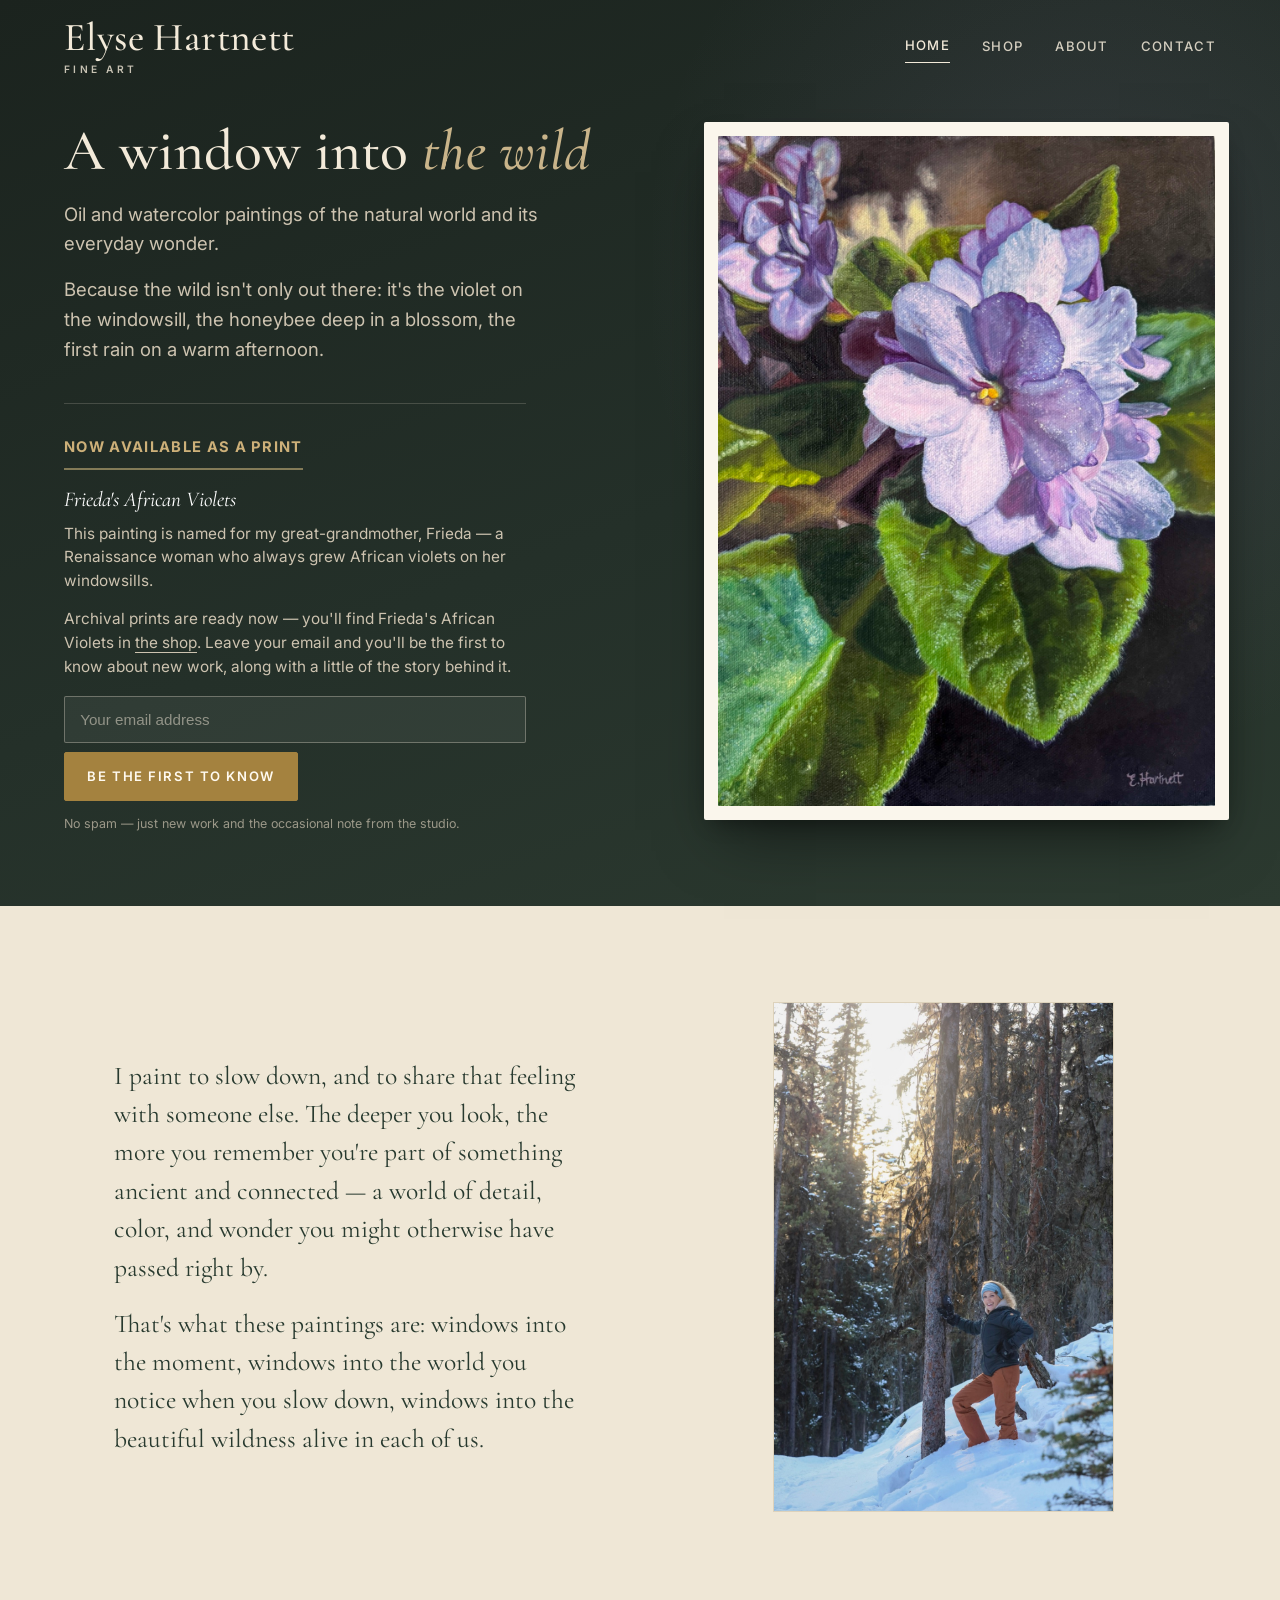
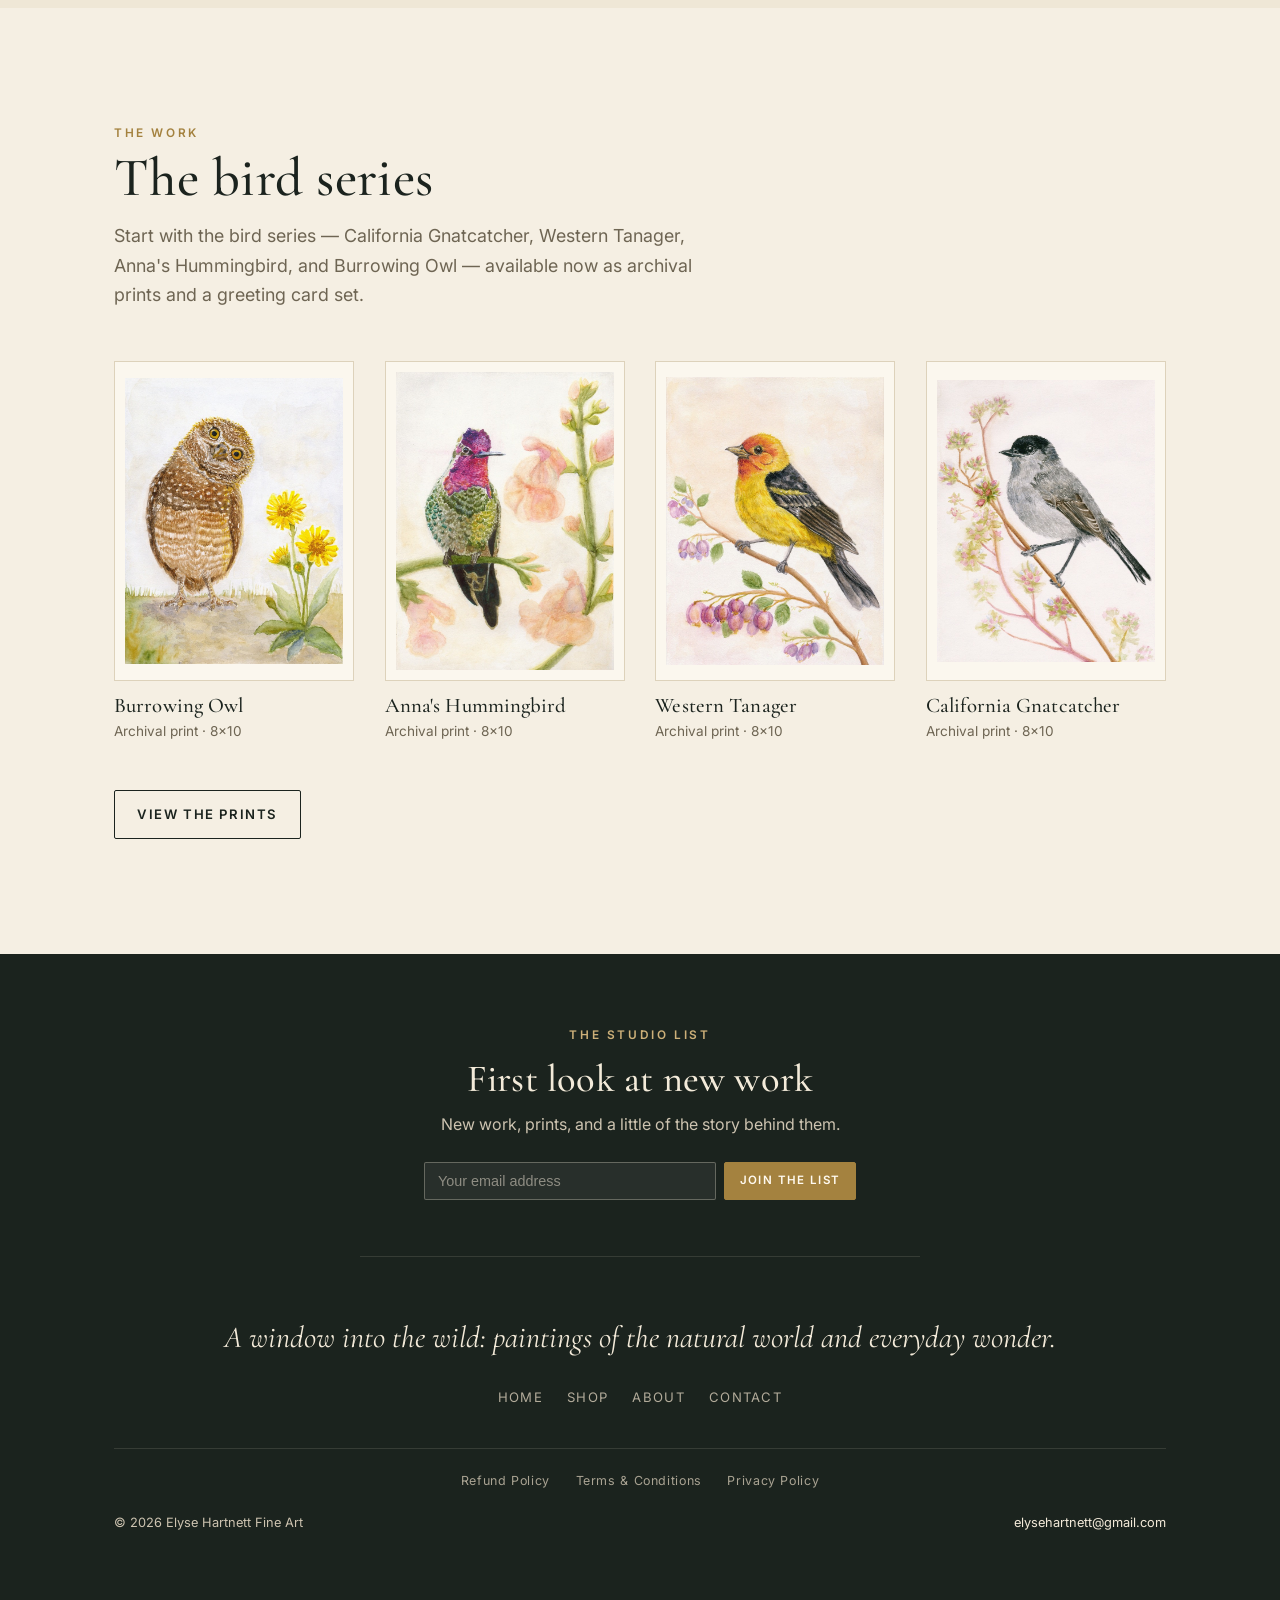
==== commit 046c2d19: "Clearer product-image navigation; remove past Fair reference on homepage - Product modal: left/right" ====
--- a/index.html
+++ b/index.html
@@ -63,9 +63,9 @@
       <p class="hero__sub hero__sub--2">Because the wild isn't only out there: it's the violet on the windowsill, the honeybee deep in a blossom, the first rain on a warm afternoon.</p>
 
       <div class="signup" id="signup">
-        <p class="eyebrow on-dark signup__eyebrow">Shown at the San Diego County Fair</p>
+        <p class="eyebrow on-dark signup__eyebrow">Now available as a print</p>
         <p class="signup__label">Frieda's African Violets</p>
-        <p class="signup__body">This painting is named for my great-grandmother, Frieda — a Renaissance woman who always grew African violets on her windowsills. The original passed the Fair's jury and hung in the fine art exhibit this summer.</p>
+        <p class="signup__body">This painting is named for my great-grandmother, Frieda — a Renaissance woman who always grew African violets on her windowsills.</p>
         <p class="signup__body">Archival prints are ready now — you'll find Frieda's African Violets in <a href="shop.html" style="border-bottom:1px solid currentColor">the shop</a>. Leave your email and you'll be the first to know about new work, along with a little of the story behind it.</p>
         <form class="signup__form" name="newsletter" method="POST" data-netlify="true" netlify-honeypot="bot-field" data-confirm="You're on the list. I'll be in touch with new work and the occasional note from the studio.">
           <input type="hidden" name="form-name" value="newsletter" />
--- a/assets/css/style.css
+++ b/assets/css/style.css
@@ -479,11 +479,18 @@
 .pmodal__close { position: absolute; top: .8rem; right: 1rem; z-index: 2; background: rgba(255,255,255,.85); border: 1px solid var(--line); width: 2.2rem; height: 2.2rem; border-radius: 999px; font-size: 1.4rem; line-height: 1; color: var(--ink); }
 #pmodalBody { display: grid; grid-template-columns: 1fr 1fr; max-height: 92vh; }
 .pmodal__media { background: #fbf7ee; padding: clamp(1rem,2vw,1.6rem); display: flex; flex-direction: column; gap: .8rem; overflow-y: auto; }
-.pmodal__img { display: none; width: 100%; object-fit: contain; max-height: 62vh; margin: auto; }
+.pmodal__stage { position: relative; display: flex; align-items: center; justify-content: center; min-height: 0; }
+.pmodal__img { display: none; width: 100%; object-fit: contain; max-height: 62vh; margin: auto; cursor: pointer; }
 .pmodal__img.is-active { display: block; }
-.pmodal__thumbs { display: flex; gap: .6rem; justify-content: center; }
-.pmodal__thumb { width: 58px; height: 58px; border: 1px solid var(--line); background: #fff; padding: 3px; opacity: .6; }
-.pmodal__thumb.is-active { opacity: 1; border-color: var(--gold); }
+.pmodal__nav { position: absolute; top: 50%; transform: translateY(-50%); width: 2.6rem; height: 2.6rem; border-radius: 999px; background: rgba(255,255,255,.92); border: 1px solid var(--line); color: var(--ink); font-size: 1.6rem; line-height: 1; display: grid; place-items: center; box-shadow: 0 4px 14px rgba(0,0,0,.18); z-index: 2; }
+.pmodal__nav:hover { background: #fff; color: var(--gold-deep); }
+.pmodal__nav--prev { left: .3rem; }
+.pmodal__nav--next { right: .3rem; }
+.pmodal__counter { position: absolute; bottom: .4rem; left: 50%; transform: translateX(-50%); background: rgba(27,35,30,.78); color: var(--cream-text); font-size: .72rem; letter-spacing: .1em; padding: .25rem .75rem; border-radius: 999px; z-index: 2; }
+.pmodal__thumbs { display: flex; gap: .5rem; justify-content: center; flex-wrap: wrap; }
+.pmodal__thumb { width: 52px; height: 52px; border: 1px solid var(--line); background: #fff; padding: 2px; opacity: .5; transition: opacity .2s var(--ease); }
+.pmodal__thumb:hover { opacity: .85; }
+.pmodal__thumb.is-active { opacity: 1; border: 2px solid var(--gold); }
 .pmodal__thumb img { width: 100%; height: 100%; object-fit: cover; }
 .pmodal__info { padding: clamp(1.4rem,3vw,2.4rem); overflow-y: auto; }
 .pmodal__info h2 { font-size: clamp(1.6rem,3vw,2.2rem); margin: .3rem 0 .4rem; }
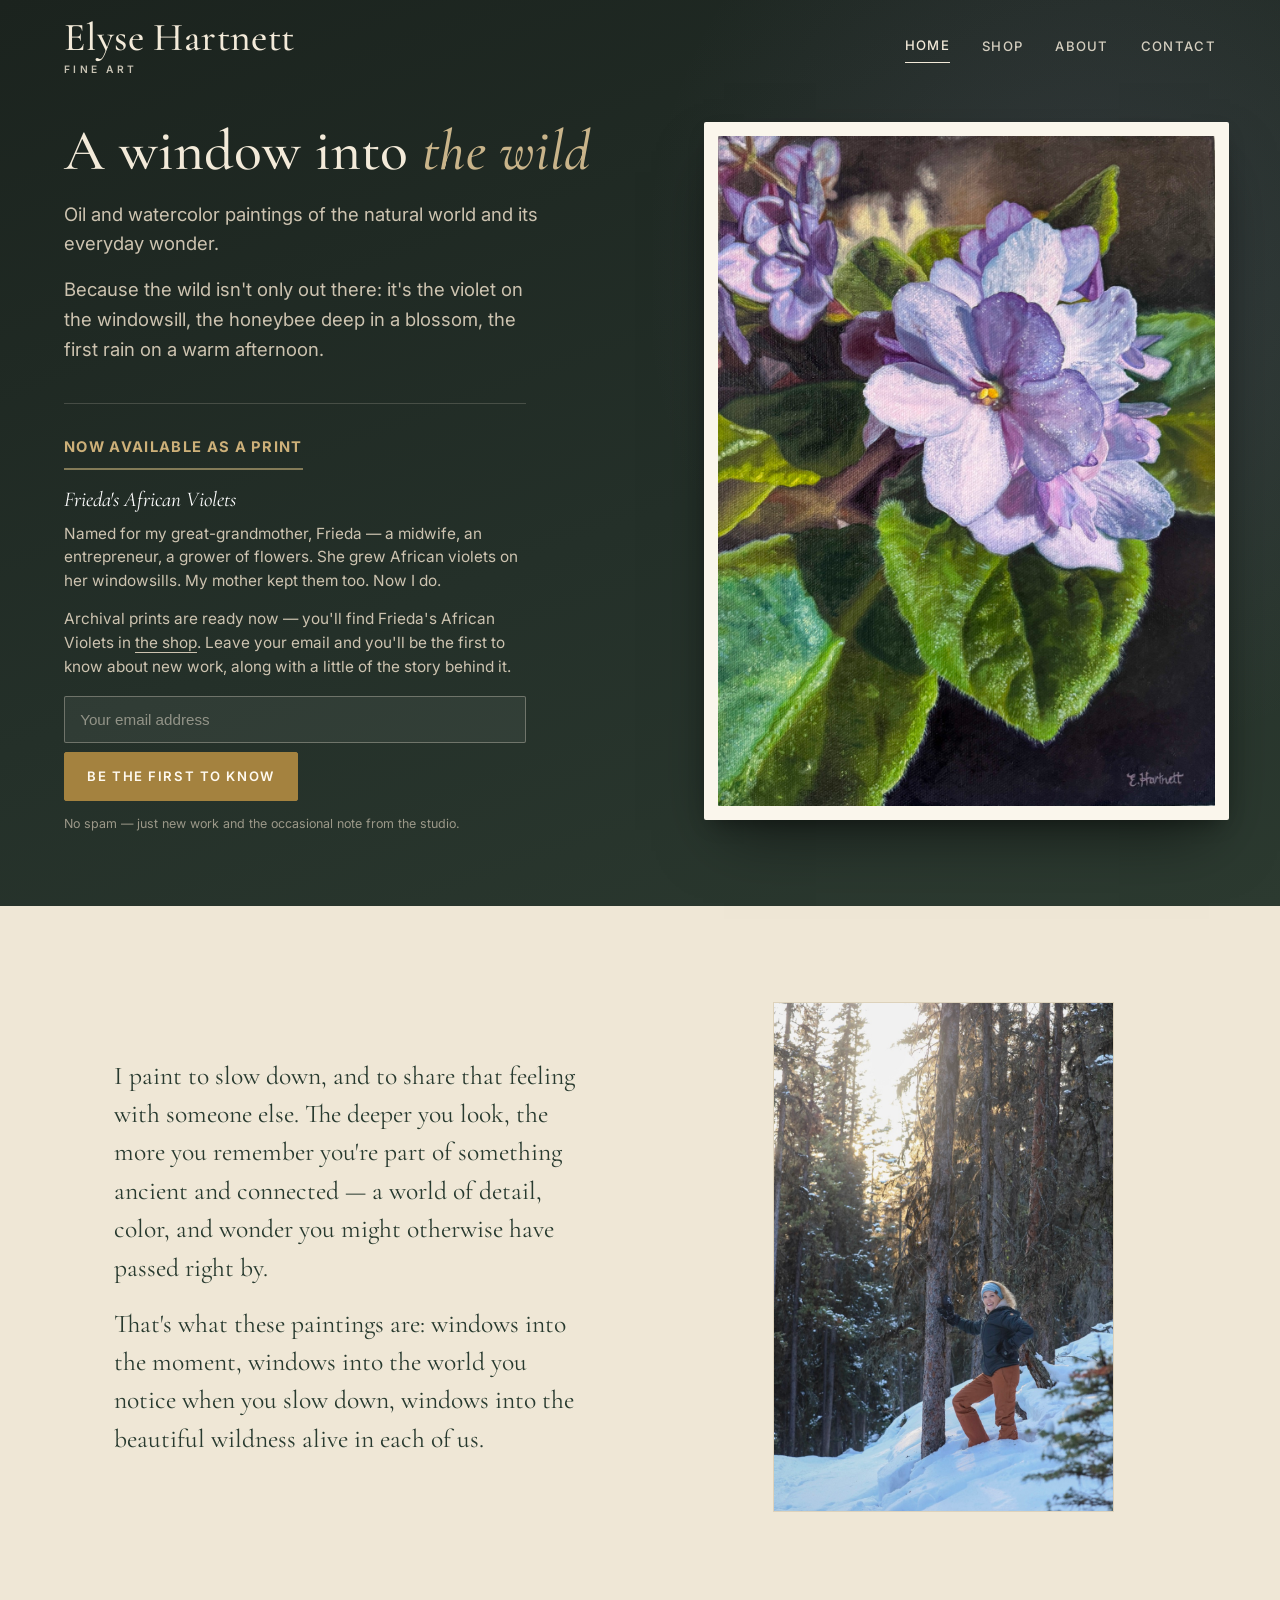
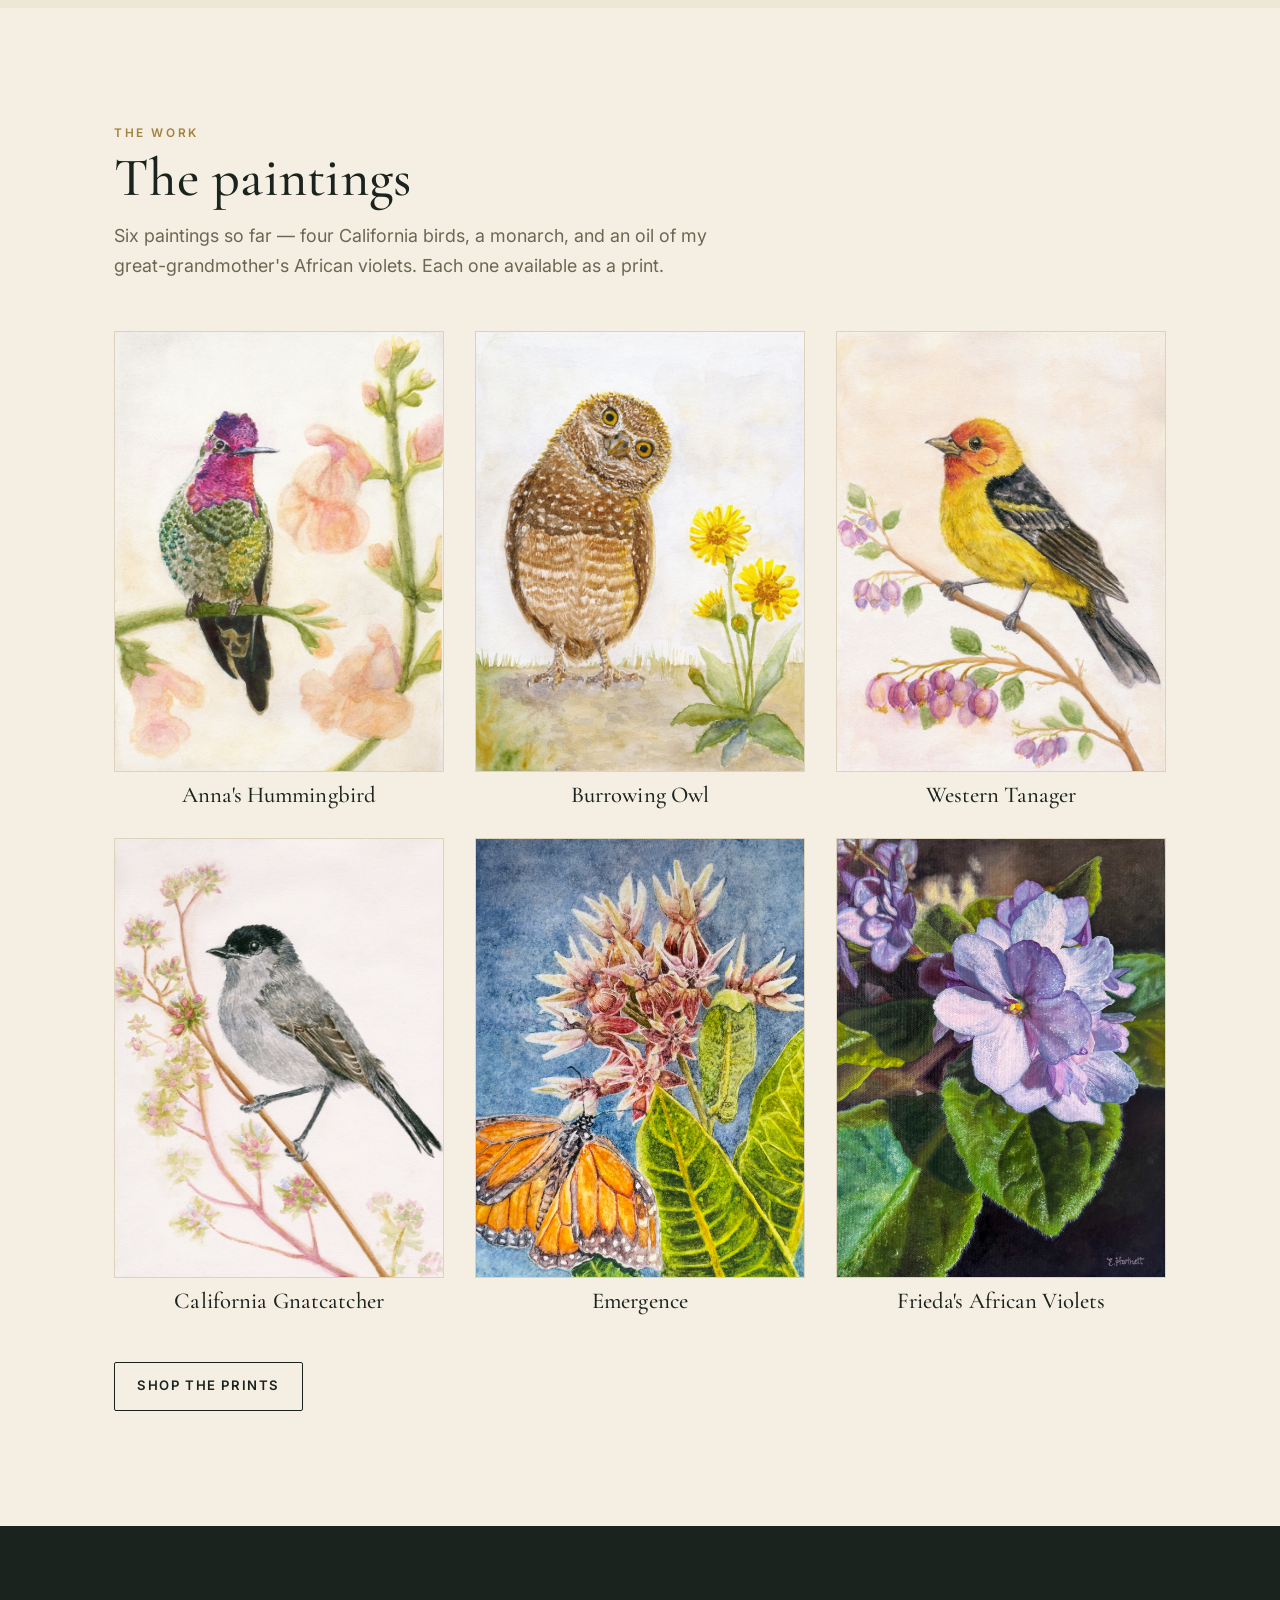
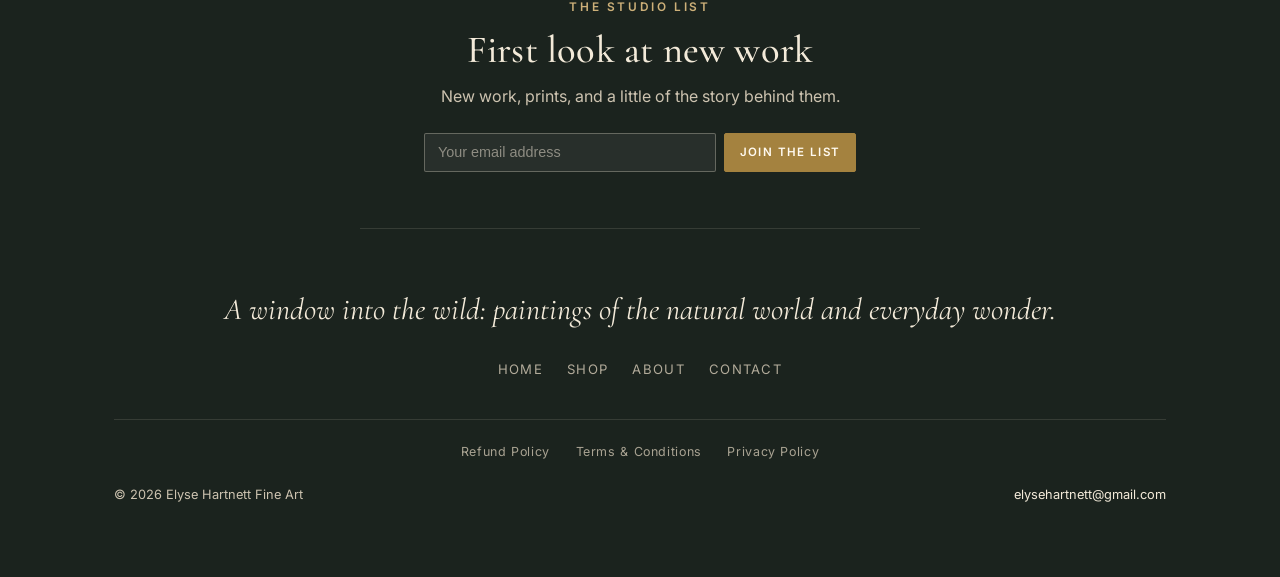
==== commit 2f035762: "Apply final copy pass; matted cards lead with painting scan; homepage six- painting grid; wire Strip" ====
--- a/index.html
+++ b/index.html
@@ -65,7 +65,7 @@
       <div class="signup" id="signup">
         <p class="eyebrow on-dark signup__eyebrow">Now available as a print</p>
         <p class="signup__label">Frieda's African Violets</p>
-        <p class="signup__body">This painting is named for my great-grandmother, Frieda — a Renaissance woman who always grew African violets on her windowsills.</p>
+        <p class="signup__body">Named for my great-grandmother, Frieda — a midwife, an entrepreneur, a grower of flowers. She grew African violets on her windowsills. My mother kept them too. Now I do.</p>
         <p class="signup__body">Archival prints are ready now — you'll find Frieda's African Violets in <a href="shop.html" style="border-bottom:1px solid currentColor">the shop</a>. Leave your email and you'll be the first to know about new work, along with a little of the story behind it.</p>
         <form class="signup__form" name="newsletter" method="POST" data-netlify="true" netlify-honeypot="bot-field" data-confirm="You're on the list. I'll be in touch with new work and the occasional note from the studio.">
           <input type="hidden" name="form-name" value="newsletter" />
@@ -97,52 +97,44 @@
     </div>
   </section>
 
-  <!-- 3 · THE BIRD SERIES (ends the page on the buyable work) -->
+  <!-- 3 · THE WORK — the six paintings -->
   <section class="section">
     <div class="wrap">
       <div class="work__head">
         <p class="eyebrow">The Work</p>
-        <h2>The bird series</h2>
-        <p class="lede">Start with the bird series — California Gnatcatcher, Western Tanager, Anna's Hummingbird, and Burrowing Owl — available now as archival prints and a greeting card set.</p>
+        <h2>The paintings</h2>
+        <p class="lede">Six paintings so far — four California birds, a monarch, and an oil of my great-grandmother's African violets. Each one available as a print.</p>
       </div>
 
-      <div class="grid-prints">
-        <article class="print">
-          <a class="print__img" data-lightbox data-images="assets/img/products/burrowing-owl.jpg|assets/img/web/shelf-owl.jpg" href="assets/img/products/burrowing-owl.jpg">
-            <img src="assets/img/web/burrowing-owl.jpg" alt="Burrowing Owl watercolor" loading="lazy" />
-            <img class="pi-2" src="assets/img/web/shelf-owl.jpg" alt="Burrowing Owl print displayed on a shelf with a succulent" loading="lazy" />
-          </a>
-          <h3 class="print__name">Burrowing Owl</h3>
-          <p class="print__meta">Archival print · 8&times;10</p>
-        </article>
-        <article class="print">
-          <a class="print__img" data-lightbox data-images="assets/img/products/annas-hummingbird.jpg|assets/img/web/shelf-hummingbird.jpg" href="assets/img/products/annas-hummingbird.jpg">
-            <img src="assets/img/web/annas-hummingbird.jpg" alt="Anna's Hummingbird watercolor" loading="lazy" />
-            <img class="pi-2" src="assets/img/web/shelf-hummingbird.jpg" alt="Anna's Hummingbird print displayed on a shelf with a succulent" loading="lazy" />
-          </a>
-          <h3 class="print__name">Anna's Hummingbird</h3>
-          <p class="print__meta">Archival print · 8&times;10</p>
-        </article>
-        <article class="print">
-          <a class="print__img" data-lightbox data-images="assets/img/products/western-tanager.jpg|assets/img/web/shelf-tanager.jpg" href="assets/img/products/western-tanager.jpg">
-            <img src="assets/img/web/western-tanager.jpg" alt="Western Tanager watercolor" loading="lazy" />
-            <img class="pi-2" src="assets/img/web/shelf-tanager.jpg" alt="Western Tanager print displayed on a shelf with a succulent" loading="lazy" />
-          </a>
-          <h3 class="print__name">Western Tanager</h3>
-          <p class="print__meta">Archival print · 8&times;10</p>
-        </article>
-        <article class="print">
-          <a class="print__img" data-lightbox data-images="assets/img/products/california-gnatcatcher.jpg|assets/img/web/shelf-gnatcatcher.jpg" href="assets/img/products/california-gnatcatcher.jpg">
-            <img src="assets/img/web/california-gnatcatcher.jpg" alt="California Gnatcatcher watercolor" loading="lazy" />
-            <img class="pi-2" src="assets/img/web/shelf-gnatcatcher.jpg" alt="California Gnatcatcher print displayed on a shelf with a succulent" loading="lazy" />
-          </a>
-          <h3 class="print__name">California Gnatcatcher</h3>
-          <p class="print__meta">Archival print · 8&times;10</p>
-        </article>
+      <div class="grid-paintings">
+        <a class="painting" href="shop.html">
+          <span class="painting__img"><img src="assets/img/web/annas-hummingbird.jpg" alt="Anna's Hummingbird — watercolor" loading="lazy" /></span>
+          <h3 class="painting__title">Anna's Hummingbird</h3>
+        </a>
+        <a class="painting" href="shop.html">
+          <span class="painting__img"><img src="assets/img/web/burrowing-owl.jpg" alt="Burrowing Owl — watercolor" loading="lazy" /></span>
+          <h3 class="painting__title">Burrowing Owl</h3>
+        </a>
+        <a class="painting" href="shop.html">
+          <span class="painting__img"><img src="assets/img/web/western-tanager.jpg" alt="Western Tanager — watercolor" loading="lazy" /></span>
+          <h3 class="painting__title">Western Tanager</h3>
+        </a>
+        <a class="painting" href="shop.html">
+          <span class="painting__img"><img src="assets/img/web/california-gnatcatcher.jpg" alt="California Gnatcatcher — watercolor" loading="lazy" /></span>
+          <h3 class="painting__title">California Gnatcatcher</h3>
+        </a>
+        <a class="painting" href="shop.html">
+          <span class="painting__img"><img src="assets/img/shop/emergence-2.jpg" alt="Emergence — a monarch on showy milkweed" loading="lazy" /></span>
+          <h3 class="painting__title">Emergence</h3>
+        </a>
+        <a class="painting" href="shop.html">
+          <span class="painting__img"><img src="assets/img/web/violet.jpg" alt="Frieda's African Violets — oil painting" loading="lazy" /></span>
+          <h3 class="painting__title">Frieda's African Violets</h3>
+        </a>
       </div>
 
       <div style="margin-top: clamp(2.2rem,4vw,3rem)">
-        <a class="btn btn--ghost" href="shop.html">View the prints</a>
+        <a class="btn btn--ghost" href="shop.html">Shop the prints</a>
       </div>
     </div>
   </section>
--- a/assets/css/style.css
+++ b/assets/css/style.css
@@ -259,6 +259,16 @@
 .print__row { display: flex; align-items: center; justify-content: space-between; margin-top: .9rem; gap: 1rem; }
 .print__price { font-size: 1rem; font-weight: 600; letter-spacing: .02em; }
 .btn--buy { padding: .7em 1.2em; font-size: .72rem; }
+
+/* homepage — the six paintings */
+.grid-paintings { display: grid; grid-template-columns: repeat(3, 1fr); gap: clamp(1rem, 2.4vw, 2rem); }
+.painting { display: block; color: inherit; }
+.painting__img { display: block; aspect-ratio: 3/4; overflow: hidden; background: #fbf7ee; border: 1px solid var(--line); }
+.painting__img img { width: 100%; height: 100%; object-fit: cover; transition: transform .6s var(--ease); }
+.painting:hover .painting__img img { transform: scale(1.03); }
+.painting__title { font-family: var(--serif); font-size: clamp(1.2rem, 2vw, 1.42rem); margin-top: .7rem; text-align: center; }
+@media (max-width: 760px) { .grid-paintings { grid-template-columns: repeat(2, 1fr); } }
+@media (max-width: 460px) { .grid-paintings { grid-template-columns: 1fr; } }
 
 /* the violet "coming soon / join the list" tile */
 .tile-soon {
@@ -482,10 +492,19 @@
 .pmodal__stage { position: relative; display: flex; align-items: center; justify-content: center; min-height: 0; }
 .pmodal__img { display: none; width: 100%; object-fit: contain; max-height: 62vh; margin: auto; cursor: pointer; }
 .pmodal__img.is-active { display: block; }
-.pmodal__nav { position: absolute; top: 50%; transform: translateY(-50%); width: 2.6rem; height: 2.6rem; border-radius: 999px; background: rgba(255,255,255,.92); border: 1px solid var(--line); color: var(--ink); font-size: 1.6rem; line-height: 1; display: grid; place-items: center; box-shadow: 0 4px 14px rgba(0,0,0,.18); z-index: 2; }
-.pmodal__nav:hover { background: #fff; color: var(--gold-deep); }
-.pmodal__nav--prev { left: .3rem; }
-.pmodal__nav--next { right: .3rem; }
+.pmodal__nav { position: absolute; top: 50%; transform: translateY(-50%); width: 2.2rem; height: 2.2rem; border-radius: 999px; background: rgba(255,255,255,.6); border: 1px solid rgba(0,0,0,.05); color: var(--ink); font-size: 1.3rem; line-height: 1; display: grid; place-items: center; box-shadow: 0 2px 8px rgba(0,0,0,.1); z-index: 2; transition: opacity .25s var(--ease), background .2s var(--ease); }
+.pmodal__nav:hover { background: rgba(255,255,255,.95); }
+.pmodal__nav--prev { left: .4rem; }
+.pmodal__nav--next { right: .4rem; }
+/* desktop (can hover): arrows stay hidden until you hover the image */
+@media (hover: hover) {
+  .pmodal__nav { opacity: 0; }
+  .pmodal__stage:hover .pmodal__nav, .pmodal__nav:focus-visible { opacity: 1; }
+}
+/* touch devices (mobile): no hover, so keep arrows gently visible */
+@media (hover: none) {
+  .pmodal__nav { opacity: .5; width: 2rem; height: 2rem; font-size: 1.15rem; }
+}
 .pmodal__counter { position: absolute; bottom: .4rem; left: 50%; transform: translateX(-50%); background: rgba(27,35,30,.78); color: var(--cream-text); font-size: .72rem; letter-spacing: .1em; padding: .25rem .75rem; border-radius: 999px; z-index: 2; }
 .pmodal__thumbs { display: flex; gap: .5rem; justify-content: center; flex-wrap: wrap; }
 .pmodal__thumb { width: 52px; height: 52px; border: 1px solid var(--line); background: #fff; padding: 2px; opacity: .5; transition: opacity .2s var(--ease); }
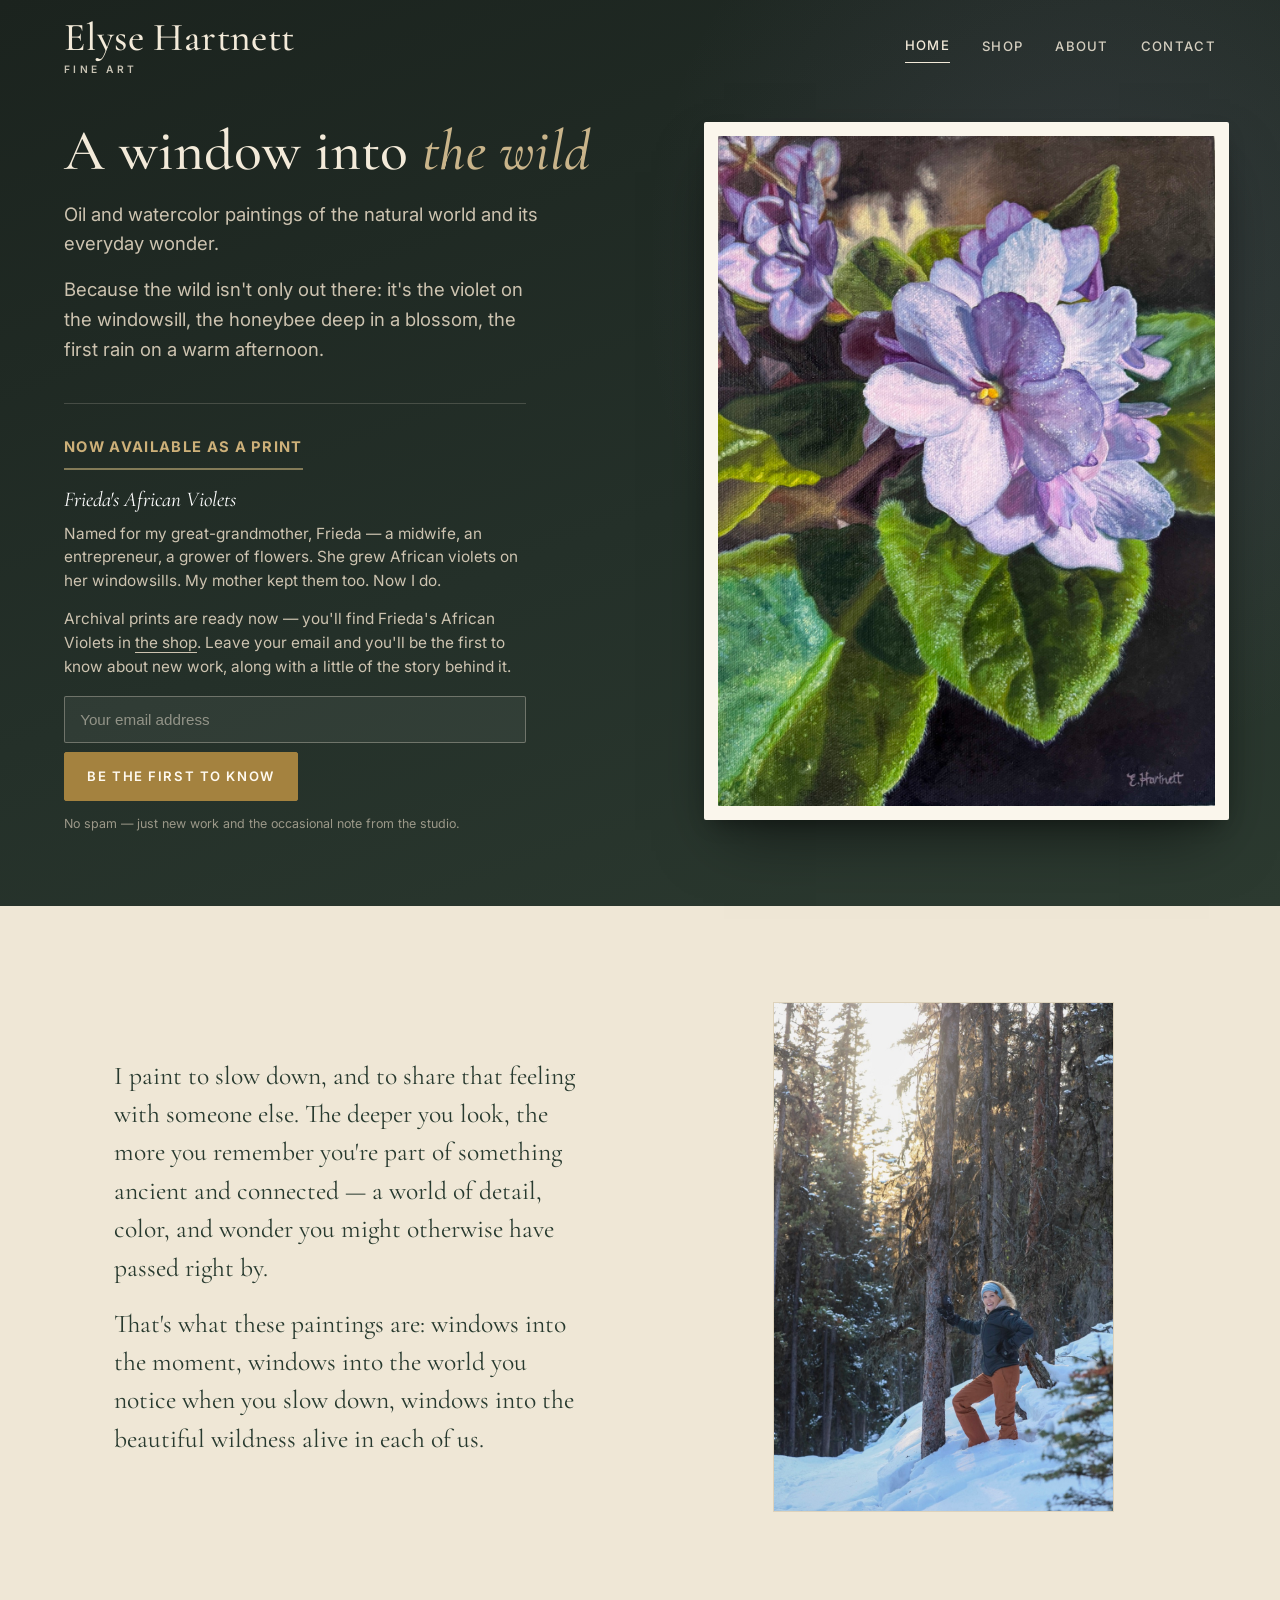
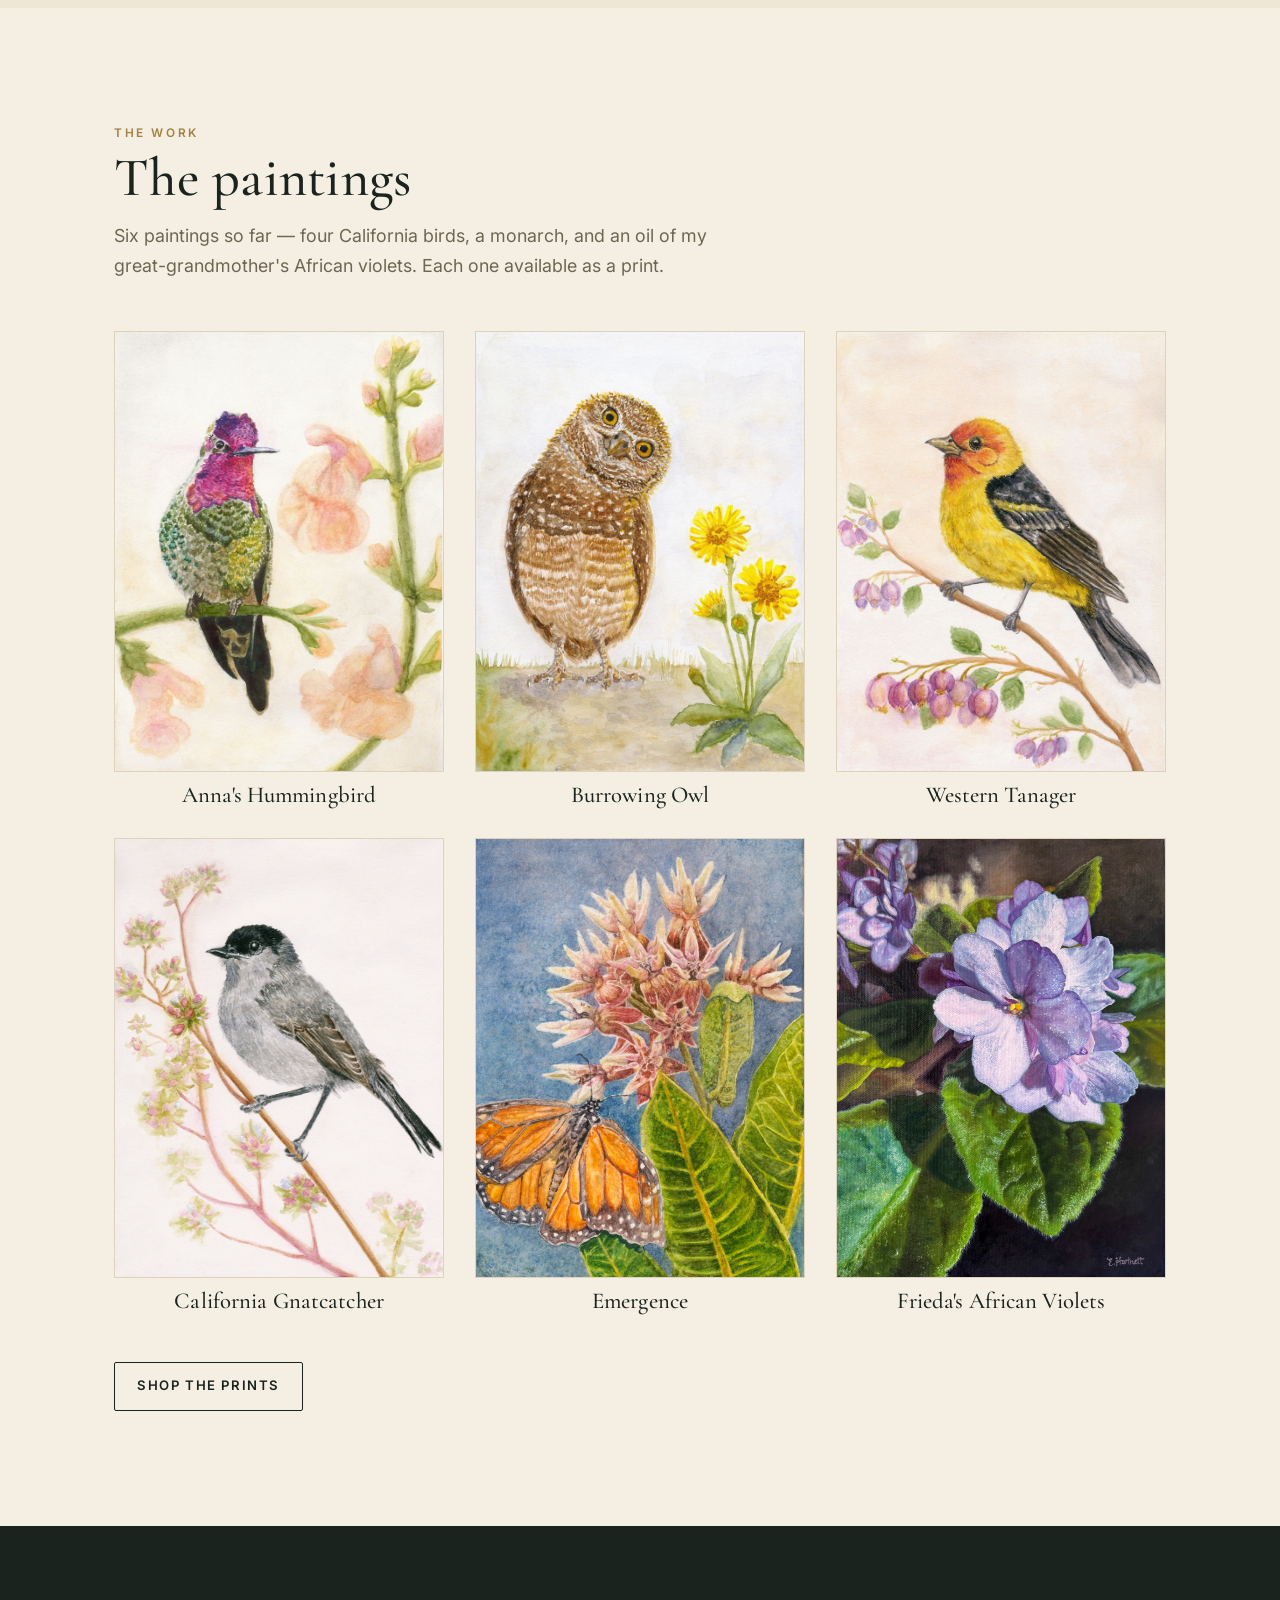
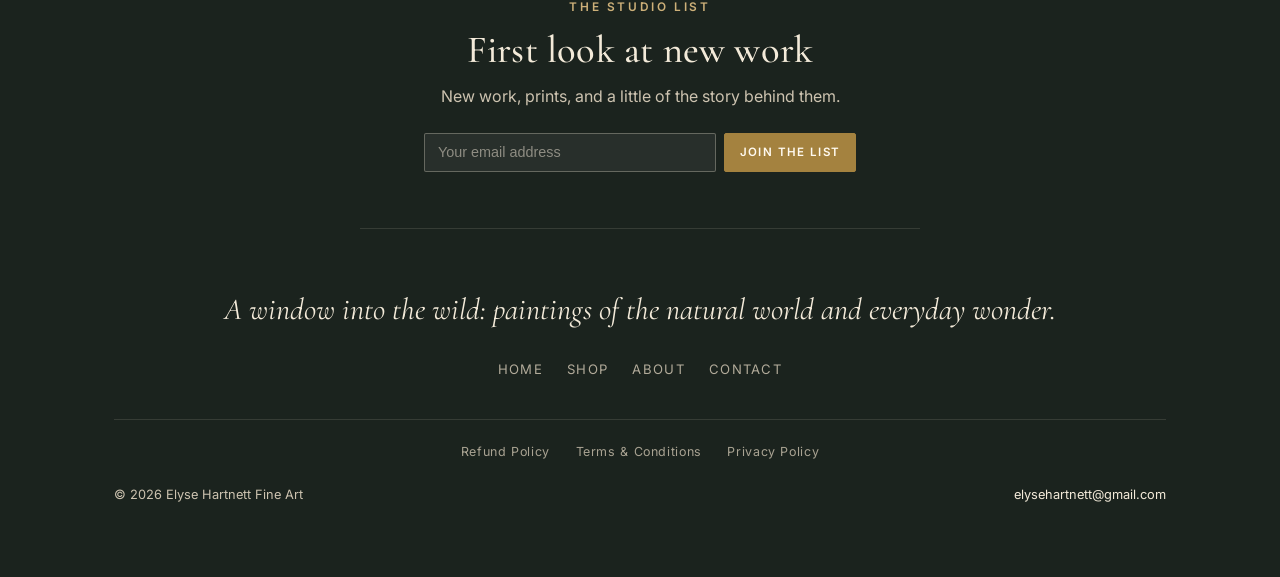
==== commit 9d37f92f: "Add real Emergence painting scan; use as shop + homepage lead Co-Authored-By: Claude Opus 4.8 <norep" ====
--- a/index.html
+++ b/index.html
@@ -124,7 +124,7 @@
           <h3 class="painting__title">California Gnatcatcher</h3>
         </a>
         <a class="painting" href="shop.html">
-          <span class="painting__img"><img src="assets/img/shop/emergence-2.jpg" alt="Emergence — a monarch on showy milkweed" loading="lazy" /></span>
+          <span class="painting__img"><img src="assets/img/web/emergence.jpg" alt="Emergence — a monarch on showy milkweed" loading="lazy" /></span>
           <h3 class="painting__title">Emergence</h3>
         </a>
         <a class="painting" href="shop.html">
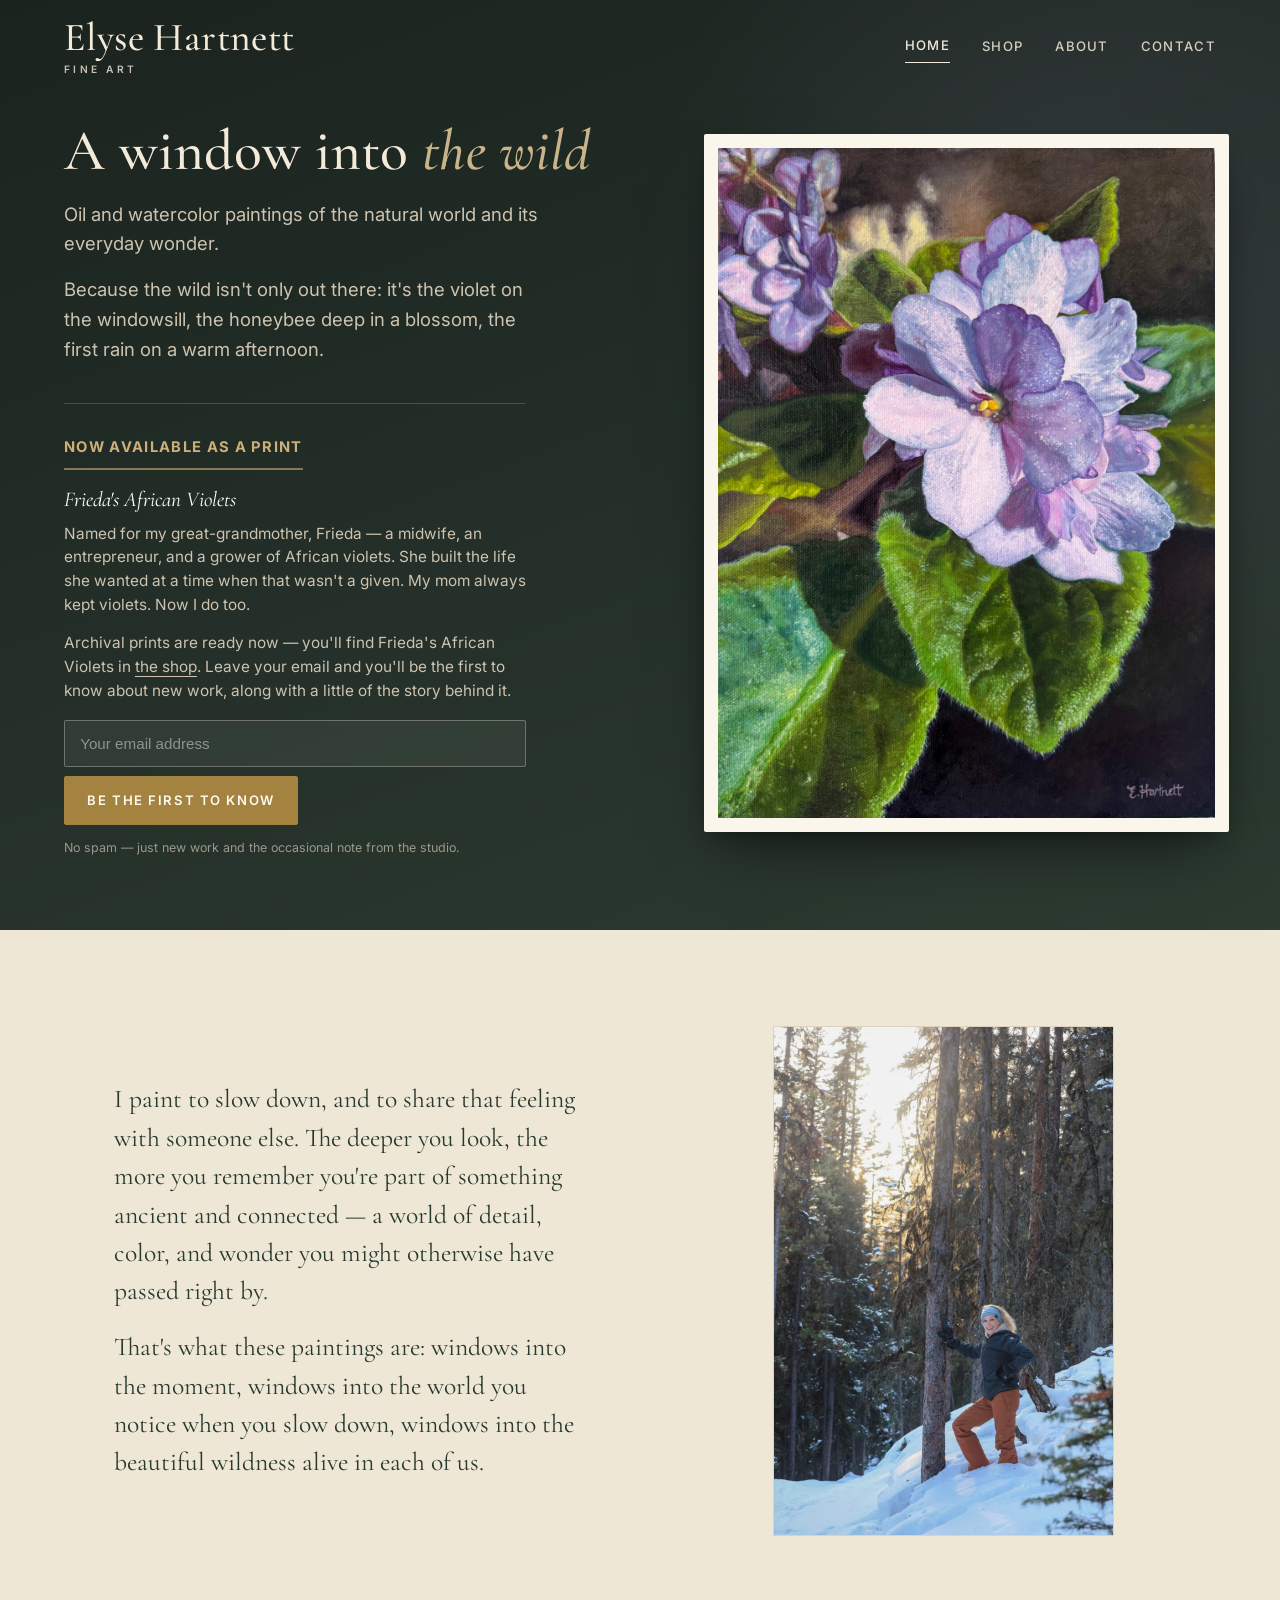
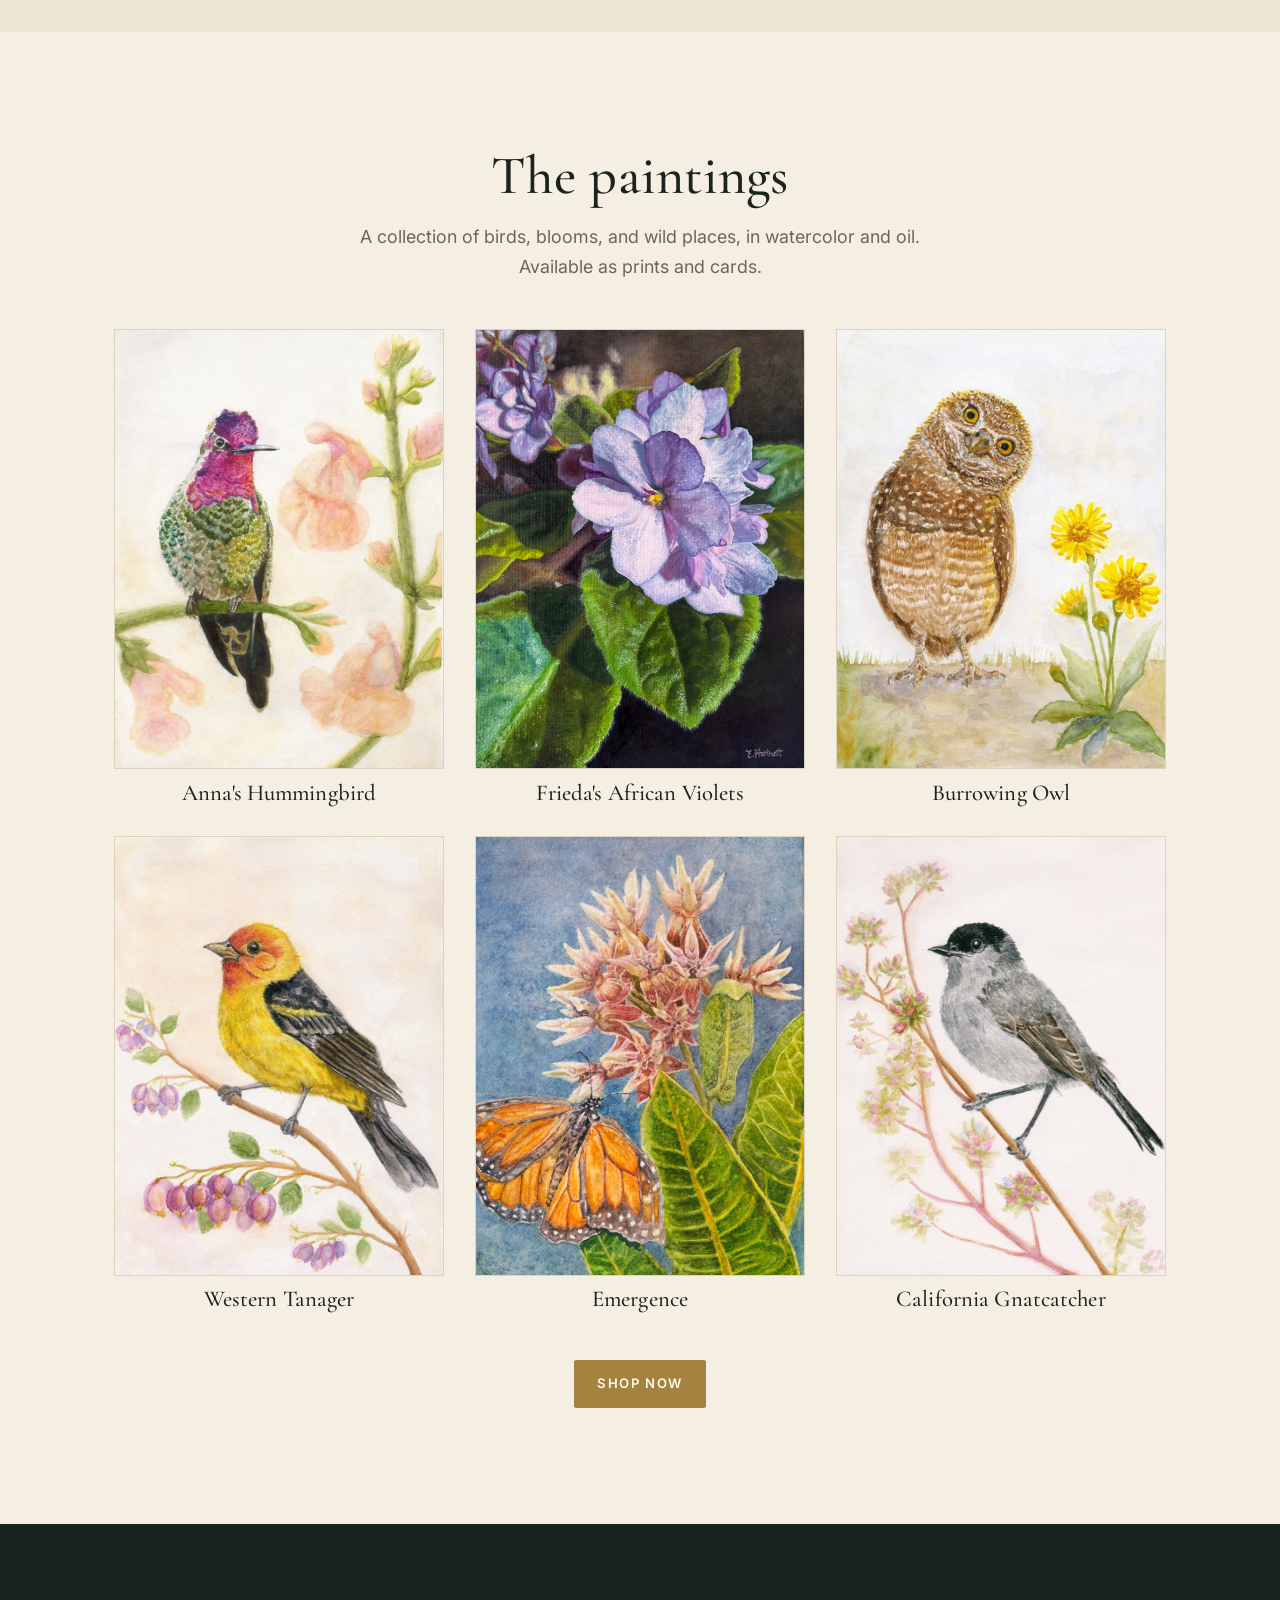
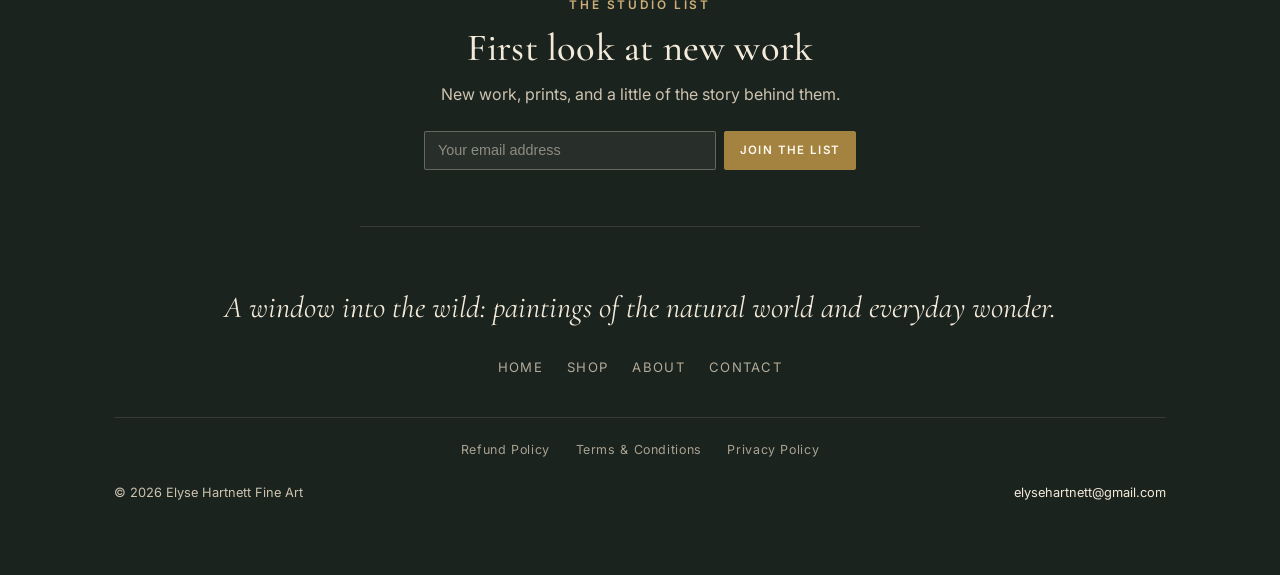
==== commit be5ce84a: "Homepage: revise Frieda copy; simplify paintings header; reorder grid - Frieda hero paragraph update" ====
--- a/index.html
+++ b/index.html
@@ -65,7 +65,7 @@
       <div class="signup" id="signup">
         <p class="eyebrow on-dark signup__eyebrow">Now available as a print</p>
         <p class="signup__label">Frieda's African Violets</p>
-        <p class="signup__body">Named for my great-grandmother, Frieda — a midwife, an entrepreneur, a grower of flowers. She grew African violets on her windowsills. My mother kept them too. Now I do.</p>
+        <p class="signup__body">Named for my great-grandmother, Frieda — a midwife, an entrepreneur, and a grower of African violets. She built the life she wanted at a time when that wasn't a given. My mom always kept violets. Now I do too.</p>
         <p class="signup__body">Archival prints are ready now — you'll find Frieda's African Violets in <a href="shop.html" style="border-bottom:1px solid currentColor">the shop</a>. Leave your email and you'll be the first to know about new work, along with a little of the story behind it.</p>
         <form class="signup__form" name="newsletter" method="POST" data-netlify="true" netlify-honeypot="bot-field" data-confirm="You're on the list. I'll be in touch with new work and the occasional note from the studio.">
           <input type="hidden" name="form-name" value="newsletter" />
@@ -100,16 +100,19 @@
   <!-- 3 · THE WORK — the six paintings -->
   <section class="section">
     <div class="wrap">
-      <div class="work__head">
-        <p class="eyebrow">The Work</p>
+      <div class="center" style="max-width: 60ch; margin: 0 auto clamp(2rem,4vw,3rem)">
         <h2>The paintings</h2>
-        <p class="lede">Six paintings so far — four California birds, a monarch, and an oil of my great-grandmother's African violets. Each one available as a print.</p>
+        <p class="lede" style="margin-top: 1rem">A collection of birds, blooms, and wild places, in watercolor and oil.<br />Available as prints and cards.</p>
       </div>
 
       <div class="grid-paintings">
         <a class="painting" href="shop.html">
           <span class="painting__img"><img src="assets/img/web/annas-hummingbird.jpg" alt="Anna's Hummingbird — watercolor" loading="lazy" /></span>
           <h3 class="painting__title">Anna's Hummingbird</h3>
+        </a>
+        <a class="painting" href="shop.html">
+          <span class="painting__img"><img src="assets/img/web/violet.jpg" alt="Frieda's African Violets — oil painting" loading="lazy" /></span>
+          <h3 class="painting__title">Frieda's African Violets</h3>
         </a>
         <a class="painting" href="shop.html">
           <span class="painting__img"><img src="assets/img/web/burrowing-owl.jpg" alt="Burrowing Owl — watercolor" loading="lazy" /></span>
@@ -120,21 +123,17 @@
           <h3 class="painting__title">Western Tanager</h3>
         </a>
         <a class="painting" href="shop.html">
-          <span class="painting__img"><img src="assets/img/web/california-gnatcatcher.jpg" alt="California Gnatcatcher — watercolor" loading="lazy" /></span>
-          <h3 class="painting__title">California Gnatcatcher</h3>
-        </a>
-        <a class="painting" href="shop.html">
           <span class="painting__img"><img src="assets/img/web/emergence.jpg" alt="Emergence — a monarch on showy milkweed" loading="lazy" /></span>
           <h3 class="painting__title">Emergence</h3>
         </a>
         <a class="painting" href="shop.html">
-          <span class="painting__img"><img src="assets/img/web/violet.jpg" alt="Frieda's African Violets — oil painting" loading="lazy" /></span>
-          <h3 class="painting__title">Frieda's African Violets</h3>
+          <span class="painting__img"><img src="assets/img/web/california-gnatcatcher.jpg" alt="California Gnatcatcher — watercolor" loading="lazy" /></span>
+          <h3 class="painting__title">California Gnatcatcher</h3>
         </a>
       </div>
 
-      <div style="margin-top: clamp(2.2rem,4vw,3rem)">
-        <a class="btn btn--ghost" href="shop.html">Shop the prints</a>
+      <div class="center" style="margin-top: clamp(2.2rem,4vw,3rem)">
+        <a class="btn" href="shop.html">Shop Now</a>
       </div>
     </div>
   </section>
--- a/assets/css/style.css
+++ b/assets/css/style.css
@@ -251,7 +251,7 @@
 }
 .print__img { position: relative; }
 .print__img img { height: 100%; width: 100%; object-fit: contain; transition: transform .5s var(--ease), opacity .35s var(--ease); }
-.print__img .pi-2 { position: absolute; inset: 10px; opacity: 0; }
+.print__img .pi-2 { position: absolute; inset: 10px; width: calc(100% - 20px); height: calc(100% - 20px); opacity: 0; }
 .print:hover .print__img img { transform: scale(1.02); }
 .print:hover .print__img .pi-2 { opacity: 1; }
 .print__name { font-family: var(--serif); font-size: 1.3rem; margin-top: .9rem; }
